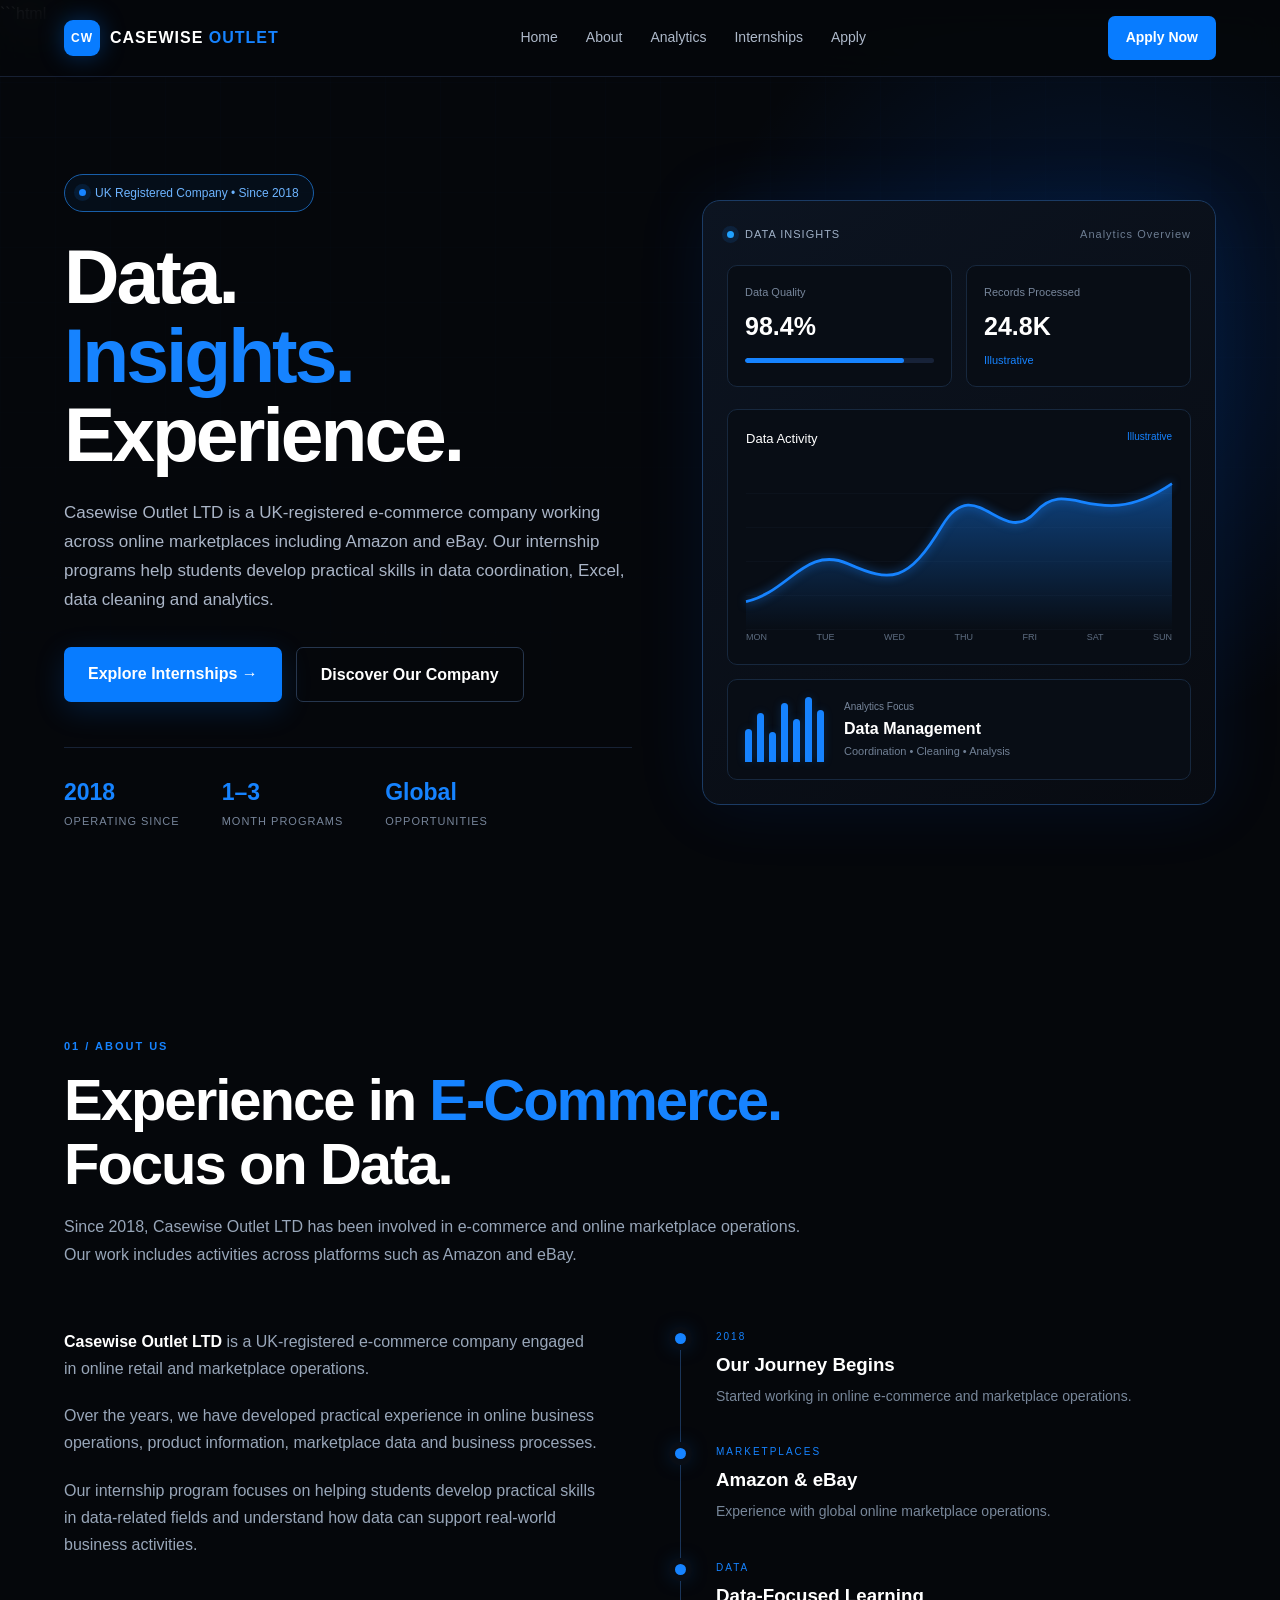
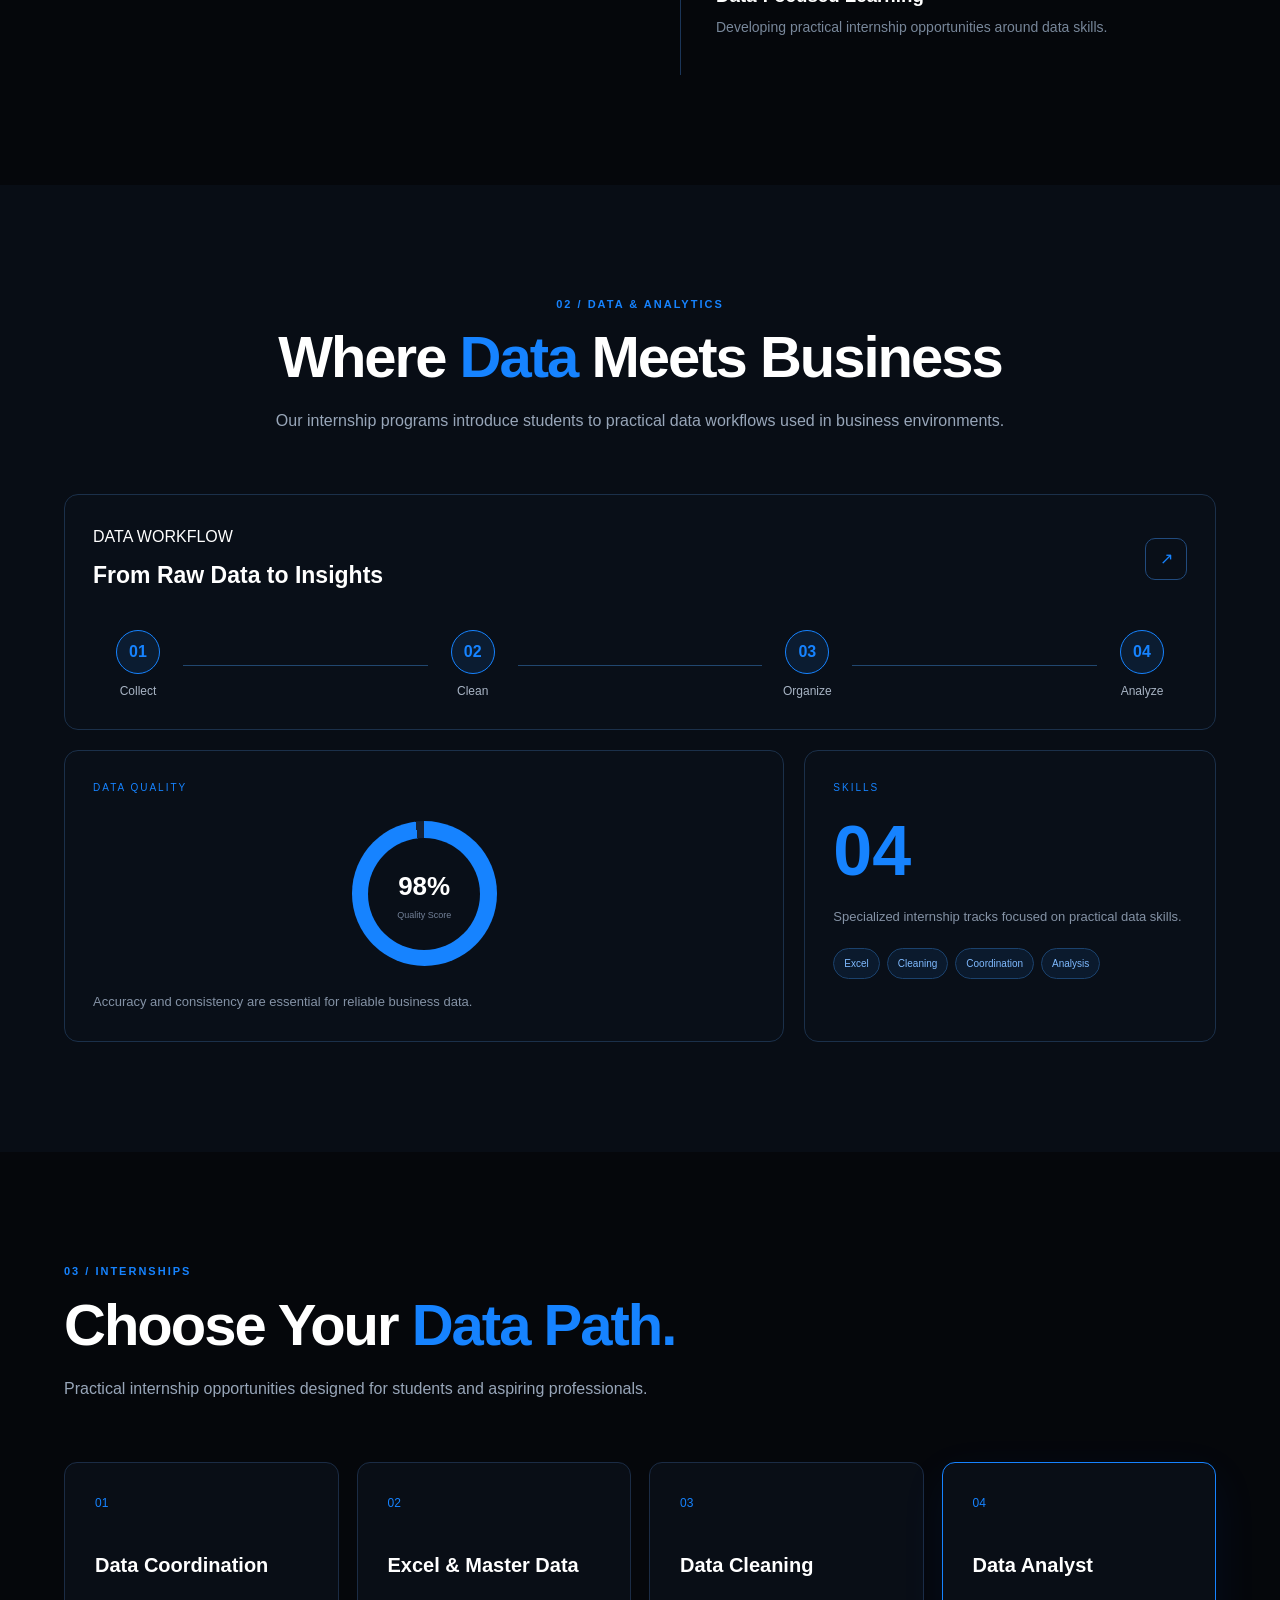
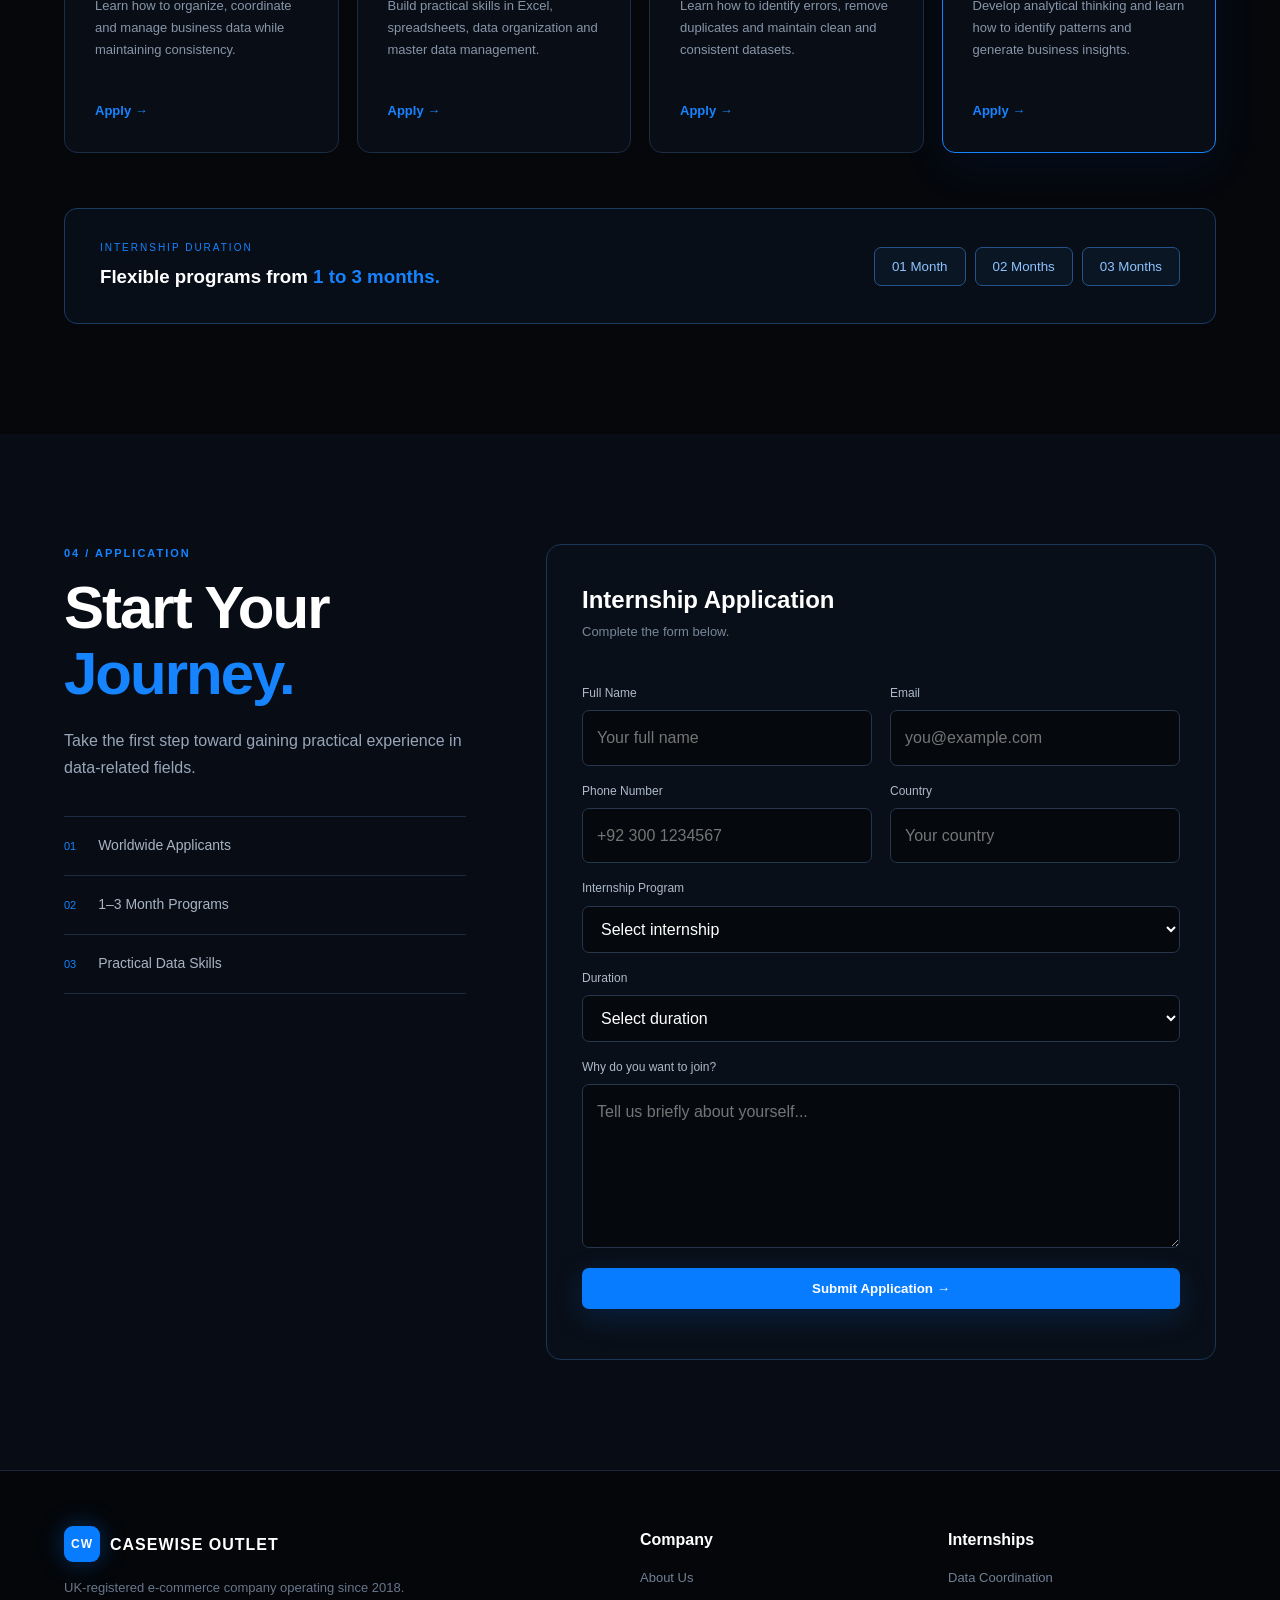
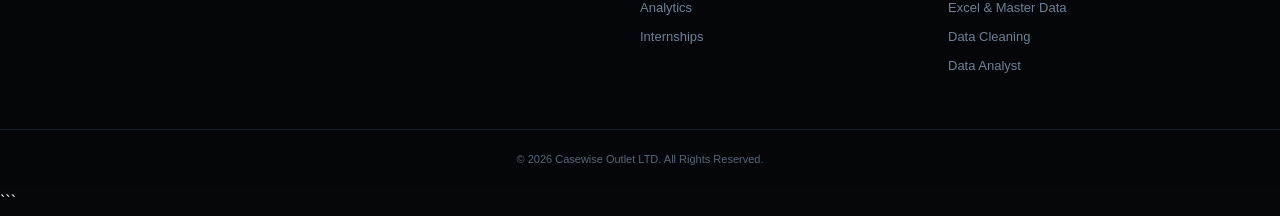
==== index.html @ 237d9707 "Add files via upload" ====
```html
<!DOCTYPE html>
<html lang="en">

<head>
<meta charset="UTF-8">
<meta name="viewport" content="width=device-width, initial-scale=1.0">

<title>Casewise Outlet LTD | E-Commerce & Data Internships</title>

<meta name="description" content="Casewise Outlet LTD is a UK-registered e-commerce company operating since 2018, offering practical data-focused internship opportunities worldwide.">

<link rel="stylesheet" href="style.css">
</head>

<body>

<!-- ================= NAVBAR ================= -->

<header class="navbar">

  <div class="container nav-container">

    <a href="#home" class="logo">
      <span class="logo-icon">CW</span>
      <span>CASEWISE <b>OUTLET</b></span>
    </a>

    <nav id="navMenu">
      <a href="#home">Home</a>
      <a href="#about">About</a>
      <a href="#analytics">Analytics</a>
      <a href="#internships">Internships</a>
      <a href="#apply">Apply</a>
    </nav>

    <a href="#apply" class="nav-button">
      Apply Now
    </a>

    <button class="menu-btn" id="menuBtn">
      ☰
    </button>

  </div>

</header>


<!-- ================= HOME ================= -->

<section id="home" class="hero">

  <div class="hero-grid-bg"></div>

  <div class="container hero-container">

    <div class="hero-text">

      <div class="status-badge">
        <span class="pulse"></span>
        UK Registered Company • Since 2018
      </div>

      <h1>
        Data.
        <span>Insights.</span>
        <strong>Experience.</strong>
      </h1>

      <p>
        Casewise Outlet LTD is a UK-registered e-commerce company working
        across online marketplaces including Amazon and eBay.
        Our internship programs help students develop practical skills
        in data coordination, Excel, data cleaning and analytics.
      </p>

      <div class="hero-buttons">

        <a href="#internships" class="btn primary">
          Explore Internships →
        </a>

        <a href="#about" class="btn outline">
          Discover Our Company
        </a>

      </div>

      <div class="hero-trust">

        <div>
          <strong>2018</strong>
          <span>Operating Since</span>
        </div>

        <div>
          <strong>1–3</strong>
          <span>Month Programs</span>
        </div>

        <div>
          <strong>Global</strong>
          <span>Opportunities</span>
        </div>

      </div>

    </div>


    <!-- ANALYTICS DASHBOARD -->

    <div class="analytics-dashboard">

      <div class="dashboard-header">

        <div>
          <span class="live-dot"></span>
          DATA INSIGHTS
        </div>

        <span>
          Analytics Overview
        </span>

      </div>


      <div class="dashboard-stats">

        <div class="mini-stat">

          <span>
            Data Quality
          </span>

          <strong>
            98.4%
          </strong>

          <div class="progress">
            <i style="width:84%"></i>
          </div>

        </div>


        <div class="mini-stat">

          <span>
            Records Processed
          </span>

          <strong>
            24.8K
          </strong>

          <small>
            Illustrative
          </small>

        </div>

      </div>


      <div class="chart-box">

        <div class="chart-title">

          <span>
            Data Activity
          </span>

          <span class="chart-label">
            Illustrative
          </span>

        </div>


        <div class="chart">

          <div class="grid-lines"></div>

          <svg
            viewBox="0 0 500 180"
            preserveAspectRatio="none"
          >

            <defs>

              <linearGradient
                id="chartGradient"
                x1="0"
                y1="0"
                x2="0"
                y2="1"
              >

                <stop
                  offset="0%"
                  stop-color="#1683ff"
                  stop-opacity=".45"
                />

                <stop
                  offset="100%"
                  stop-color="#1683ff"
                  stop-opacity="0"
                />

              </linearGradient>

            </defs>


            <path
              class="area"
              d="M0 150 C50 140 70 90 120 110 S190 130 230 70 S300 95 340 55 S410 80 500 25 L500 180 L0 180 Z"
            />

            <path
              class="line"
              d="M0 150 C50 140 70 90 120 110 S190 130 230 70 S300 95 340 55 S410 80 500 25"
            />

          </svg>

        </div>


        <div class="chart-days">

          <span>MON</span>
          <span>TUE</span>
          <span>WED</span>
          <span>THU</span>
          <span>FRI</span>
          <span>SAT</span>
          <span>SUN</span>

        </div>

      </div>


      <div class="dashboard-bottom">

        <div class="bar-chart">

          <span style="height:50%"></span>
          <span style="height:75%"></span>
          <span style="height:45%"></span>
          <span style="height:90%"></span>
          <span style="height:65%"></span>
          <span style="height:100%"></span>
          <span style="height:80%"></span>

        </div>


        <div>

          <small>
            Analytics Focus
          </small>

          <h3>
            Data Management
          </h3>

          <p>
            Coordination • Cleaning • Analysis
          </p>

        </div>

      </div>

    </div>

  </div>

</section>


<!-- ================= ABOUT ================= -->

<section id="about" class="section">

  <div class="container">

    <div class="section-header">

      <span>
        01 / ABOUT US
      </span>

      <h2>
        Experience in
        <em>E-Commerce.</em>
        Focus on Data.
      </h2>

      <p>
        Since 2018, Casewise Outlet LTD has been involved in
        e-commerce and online marketplace operations.
        Our work includes activities across platforms such as
        Amazon and eBay.
      </p>

    </div>


    <div class="about-grid">

      <div class="about-content">

        <p>
          <strong>Casewise Outlet LTD</strong>
          is a UK-registered e-commerce company engaged
          in online retail and marketplace operations.
        </p>

        <p>
          Over the years, we have developed practical experience
          in online business operations, product information,
          marketplace data and business processes.
        </p>

        <p>
          Our internship program focuses on helping students
          develop practical skills in data-related fields and
          understand how data can support real-world business activities.
        </p>

      </div>


      <div class="timeline">

        <div class="timeline-item">

          <div class="timeline-dot"></div>

          <div>

            <span>
              2018
            </span>

            <h3>
              Our Journey Begins
            </h3>

            <p>
              Started working in online e-commerce
              and marketplace operations.
            </p>

          </div>

        </div>


        <div class="timeline-item">

          <div class="timeline-dot"></div>

          <div>

            <span>
              MARKETPLACES
            </span>

            <h3>
              Amazon & eBay
            </h3>

            <p>
              Experience with global online marketplace operations.
            </p>

          </div>

        </div>


        <div class="timeline-item">

          <div class="timeline-dot"></div>

          <div>

            <span>
              DATA
            </span>

            <h3>
              Data-Focused Learning
            </h3>

            <p>
              Developing practical internship opportunities
              around data skills.
            </p>

          </div>

        </div>

      </div>

    </div>

  </div>

</section>


<!-- ================= ANALYTICS ================= -->

<section id="analytics" class="section analytics-section">

  <div class="container">

    <div class="section-header center">

      <span>
        02 / DATA & ANALYTICS
      </span>

      <h2>
        Where <em>Data</em> Meets Business
      </h2>

      <p>
        Our internship programs introduce students
        to practical data workflows used in business environments.
      </p>

    </div>


    <div class="analytics-grid">


      <div class="analytics-card big">

        <div class="card-header">

          <div>

            <span>
              DATA WORKFLOW
            </span>

            <h3>
              From Raw Data to Insights
            </h3>

          </div>

          <div class="icon-box">
            ↗
          </div>

        </div>


        <div class="workflow">

          <div class="workflow-step">

            <strong>
              01
            </strong>

            <span>
              Collect
            </span>

          </div>


          <div class="workflow-line"></div>


          <div class="workflow-step">

            <strong>
              02
            </strong>

            <span>
              Clean
            </span>

          </div>


          <div class="workflow-line"></div>


          <div class="workflow-step">

            <strong>
              03
            </strong>

            <span>
              Organize
            </span>

          </div>


          <div class="workflow-line"></div>


          <div class="workflow-step">

            <strong>
              04
            </strong>

            <span>
              Analyze
            </span>

          </div>

        </div>

      </div>


      <div class="analytics-card">

        <span>
          DATA QUALITY
        </span>

        <div class="circle-chart">

          <div>

            <strong>
              98%
            </strong>

            <small>
              Quality Score
            </small>

          </div>

        </div>

        <p>
          Accuracy and consistency are essential
          for reliable business data.
        </p>

      </div>


      <div class="analytics-card">

        <span>
          SKILLS
        </span>

        <h3 class="big-number">
          04
        </h3>

        <p>
          Specialized internship tracks focused
          on practical data skills.
        </p>

        <div class="skill-tags">

          <span>
            Excel
          </span>

          <span>
            Cleaning
          </span>

          <span>
            Coordination
          </span>

          <span>
            Analysis
          </span>

        </div>

      </div>

    </div>

  </div>

</section>


<!-- ================= INTERNSHIPS ================= -->

<section id="internships" class="section">

  <div class="container">

    <div class="section-header">

      <span>
        03 / INTERNSHIPS
      </span>

      <h2>
        Choose Your <em>Data Path.</em>
      </h2>

      <p>
        Practical internship opportunities designed
        for students and aspiring professionals.
      </p>

    </div>


    <div class="internship-grid">


      <div class="internship-card">

        <div class="internship-number">
          01
        </div>

        <h3>
          Data Coordination
        </h3>

        <p>
          Learn how to organize, coordinate and manage
          business data while maintaining consistency.
        </p>

        <a href="#apply">
          Apply →
        </a>

      </div>


      <div class="internship-card">

        <div class="internship-number">
          02
        </div>

        <h3>
          Excel & Master Data
        </h3>

        <p>
          Build practical skills in Excel, spreadsheets,
          data organization and master data management.
        </p>

        <a href="#apply">
          Apply →
        </a>

      </div>


      <div class="internship-card">

        <div class="internship-number">
          03
        </div>

        <h3>
          Data Cleaning
        </h3>

        <p>
          Learn how to identify errors, remove duplicates
          and maintain clean and consistent datasets.
        </p>

        <a href="#apply">
          Apply →
        </a>

      </div>


      <div class="internship-card featured">

        <div class="internship-number">
          04
        </div>

        <h3>
          Data Analyst
        </h3>

        <p>
          Develop analytical thinking and learn how
          to identify patterns and generate business insights.
        </p>

        <a href="#apply">
          Apply →
        </a>

      </div>

    </div>


    <div class="duration">

      <div>

        <span>
          INTERNSHIP DURATION
        </span>

        <h3>
          Flexible programs from
          <em>1 to 3 months.</em>
        </h3>

      </div>


      <div class="duration-buttons">

        <button data-duration="1 Month">
          01 Month
        </button>

        <button data-duration="2 Months">
          02 Months
        </button>

        <button data-duration="3 Months">
          03 Months
        </button>

      </div>

    </div>

  </div>

</section>


<!-- ================= APPLICATION ================= -->

<section id="apply" class="section apply-section">

  <div class="container">

    <div class="apply-layout">


      <div class="apply-info">

        <span>
          04 / APPLICATION
        </span>

        <h2>
          Start Your <em>Journey.</em>
        </h2>

        <p>
          Take the first step toward gaining practical
          experience in data-related fields.
        </p>


        <div class="apply-points">

          <div>
            <span>01</span>
            Worldwide Applicants
          </div>

          <div>
            <span>02</span>
            1–3 Month Programs
          </div>

          <div>
            <span>03</span>
            Practical Data Skills
          </div>

        </div>

      </div>


      <!-- APPLICATION FORM -->

      <form id="applicationForm">

        <div class="form-title">

          <h3>
            Internship Application
          </h3>

          <p>
            Complete the form below.
          </p>

        </div>


        <!-- NAME + EMAIL -->

        <div class="form-row">

          <div>

            <label>
              Full Name
            </label>

            <input
              type="text"
              id="name"
              placeholder="Your full name"
              required
            >

          </div>


          <div>

            <label>
              Email
            </label>

            <input
              type="email"
              id="email"
              placeholder="you@example.com"
              required
            >

          </div>

        </div>


        <!-- PHONE + COUNTRY -->

        <div class="form-row">

          <div>

            <label>
              Phone Number
            </label>

            <input
              type="tel"
              id="phone"
              placeholder="+92 300 1234567"
              required
            >

          </div>


          <div>

            <label>
              Country
            </label>

            <input
              type="text"
              id="country"
              placeholder="Your country"
              required
            >

          </div>

        </div>


        <!-- INTERNSHIP -->

        <label>
          Internship Program
        </label>

        <select
          id="program"
          required
        >

          <option value="">
            Select internship
          </option>

          <option value="Data Coordination Intern">
            Data Coordination Intern
          </option>

          <option value="Excel & Master Data Intern">
            Excel & Master Data Intern
          </option>

          <option value="Data Cleaning Intern">
            Data Cleaning Intern
          </option>

          <option value="Data Analyst Intern">
            Data Analyst Intern
          </option>

        </select>


        <!-- DURATION -->

        <label>
          Duration
        </label>

        <select
          id="durationSelect"
          required
        >

          <option value="">
            Select duration
          </option>

          <option value="1 Month">
            1 Month
          </option>

          <option value="2 Months">
            2 Months
          </option>

          <option value="3 Months">
            3 Months
          </option>

        </select>


        <!-- MESSAGE -->

        <label>
          Why do you want to join?
        </label>

        <textarea
          id="message"
          rows="5"
          placeholder="Tell us briefly about yourself..."
          required
        ></textarea>


        <!-- SUBMIT -->

        <button
          type="submit"
          class="btn primary"
        >
          Submit Application →
        </button>


        <div id="formMessage"></div>

      </form>

    </div>

  </div>

</section>


<!-- ================= FOOTER ================= -->

<footer>

  <div class="container footer-grid">


    <div>

      <div class="logo">

        <span class="logo-icon">
          CW
        </span>

        CASEWISE OUTLET

      </div>

      <p>
        UK-registered e-commerce company operating since 2018.
      </p>

    </div>


    <div>

      <h4>
        Company
      </h4>

      <a href="#about">
        About Us
      </a>

      <a href="#analytics">
        Analytics
      </a>

      <a href="#internships">
        Internships
      </a>

    </div>


    <div>

      <h4>
        Internships
      </h4>

      <a href="#apply">
        Data Coordination
      </a>

      <a href="#apply">
        Excel & Master Data
      </a>

      <a href="#apply">
        Data Cleaning
      </a>

      <a href="#apply">
        Data Analyst
      </a>

    </div>

  </div>


  <div class="footer-bottom">

    © 2026 Casewise Outlet LTD. All Rights Reserved.

  </div>

</footer>


<!-- JAVASCRIPT -->

<script src="script.js"></script>

</body>
</html>
```
---- style.css ----
*{margin:0;padding:0;box-sizing:border-box}
html{scroll-behavior:smooth}
body{font-family:Inter,Arial,Helvetica,sans-serif;background:#05070b;color:#fff;line-height:1.7;overflow-x:hidden}
a{text-decoration:none;color:inherit}.container{width:90%;max-width:1200px;margin:auto}
.navbar{position:fixed;top:0;width:100%;z-index:1000;background:rgba(5,7,11,.88);border-bottom:1px solid #172033;backdrop-filter:blur(18px)}
.nav-container{height:76px;display:flex;align-items:center;justify-content:space-between;gap:24px}
.logo{font-size:16px;font-weight:800;letter-spacing:1px;display:flex;align-items:center;gap:10px}.logo-icon{display:inline-flex;align-items:center;justify-content:center;width:36px;height:36px;border-radius:9px;background:#087cff;color:#fff;font-size:12px;box-shadow:0 0 25px rgba(8,124,255,.35)}.logo b{color:#1683ff}
nav{display:flex;gap:28px}nav a{color:#aeb9ca;transition:.3s;font-size:14px}nav a:hover{color:#1683ff}
.nav-button{background:#087cff;padding:10px 18px;border-radius:7px;font-weight:700;font-size:14px}.menu-btn{display:none;background:none;color:#fff;border:0;font-size:26px}
.hero{min-height:100vh;padding:140px 0 90px;display:flex;align-items:center;position:relative;overflow:hidden;background:radial-gradient(circle at 85% 35%,rgba(0,102,255,.18),transparent 32%),#05070b}
.hero-grid-bg{position:absolute;inset:0;opacity:.18;background-image:linear-gradient(rgba(22,131,255,.08) 1px,transparent 1px),linear-gradient(90deg,rgba(22,131,255,.08) 1px,transparent 1px);background-size:55px 55px;mask-image:linear-gradient(to bottom,black,transparent)}
.hero-container{display:grid;grid-template-columns:1.05fr .95fr;gap:70px;align-items:center;position:relative}
.status-badge{display:inline-flex;align-items:center;gap:9px;padding:8px 14px;border:1px solid #185ea9;border-radius:30px;color:#6db4ff;font-size:12px;margin-bottom:25px;background:rgba(8,124,255,.06)}
.pulse,.live-dot{width:7px;height:7px;border-radius:50%;background:#1683ff;display:inline-block;box-shadow:0 0 0 5px rgba(22,131,255,.12)}
.hero h1{font-size:clamp(48px,6vw,78px);line-height:1.03;margin-bottom:25px;letter-spacing:-3px}.hero h1 span{display:block;color:#1683ff}.hero h1 strong{display:block;font-weight:800}
.hero-text>p{max-width:650px;color:#aab5c7;font-size:17px}.hero-buttons{display:flex;gap:14px;margin-top:32px}.btn{display:inline-block;padding:13px 24px;border-radius:7px;font-weight:700;border:0;cursor:pointer;transition:.3s}.primary{background:#087cff;color:#fff;box-shadow:0 8px 30px rgba(8,124,255,.18)}.primary:hover{background:#0068dc;transform:translateY(-3px)}.outline{border:1px solid #26364e;color:#fff}.outline:hover{border-color:#1683ff;background:rgba(22,131,255,.05)}
.hero-trust{display:flex;gap:42px;margin-top:45px;padding-top:25px;border-top:1px solid #172235}.hero-trust strong{display:block;color:#1683ff;font-size:23px}.hero-trust span{display:block;color:#77859a;font-size:11px;text-transform:uppercase;letter-spacing:1px}
.analytics-dashboard{padding:24px;background:linear-gradient(145deg,#0c1421,#080b11);border:1px solid #1b3b64;border-radius:18px;box-shadow:0 0 70px rgba(0,100,255,.1);animation:float 5s ease-in-out infinite}
@keyframes float{0%,100%{transform:translateY(0)}50%{transform:translateY(-8px)}}
.dashboard-header{display:flex;justify-content:space-between;align-items:center;color:#6d7d92;font-size:11px;letter-spacing:1px}.dashboard-header div{color:#9fb0c6}.live-dot{margin-right:7px;background:#20a1ff}
.dashboard-stats{display:grid;grid-template-columns:1fr 1fr;gap:14px;margin:22px 0}.mini-stat{padding:17px;background:#080d15;border:1px solid #17283e;border-radius:10px}.mini-stat span,.mini-stat small{display:block;color:#77869b;font-size:11px}.mini-stat strong{display:block;font-size:25px;margin:3px 0}.mini-stat small{color:#1683ff}.progress{height:5px;background:#172238;border-radius:10px;overflow:hidden;margin-top:10px}.progress i{display:block;height:100%;background:#1683ff;border-radius:10px}
.chart-box{background:#080d15;border:1px solid #17283e;border-radius:10px;padding:18px}.chart-title{display:flex;justify-content:space-between;font-size:13px}.chart-label{color:#1683ff;font-size:10px}.chart{height:170px;position:relative;margin-top:10px}.grid-lines{position:absolute;inset:0;background:repeating-linear-gradient(to bottom,transparent 0,transparent 33px,rgba(87,126,170,.09) 34px)}svg{width:100%;height:100%;overflow:visible}.line{fill:none;stroke:#1683ff;stroke-width:3;filter:drop-shadow(0 0 5px rgba(22,131,255,.7))}.area{fill:url(#chartGradient)}.chart-days{display:flex;justify-content:space-between;color:#5e6d81;font-size:9px}
.dashboard-bottom{display:flex;align-items:center;gap:20px;margin-top:14px;padding:17px;background:#080d15;border:1px solid #17283e;border-radius:10px}.dashboard-bottom small{color:#77869b;font-size:10px}.dashboard-bottom h3{font-size:16px}.dashboard-bottom p{color:#718095;font-size:11px}.bar-chart{height:65px;display:flex;align-items:flex-end;gap:5px}.bar-chart span{width:7px;border-radius:4px 4px 0 0;background:#1683ff;box-shadow:0 0 10px rgba(22,131,255,.2);animation:bars 1.3s ease-out both}.bar-chart span:nth-child(2){animation-delay:.1s}.bar-chart span:nth-child(3){animation-delay:.2s}.bar-chart span:nth-child(4){animation-delay:.3s}.bar-chart span:nth-child(5){animation-delay:.4s}.bar-chart span:nth-child(6){animation-delay:.5s}.bar-chart span:nth-child(7){animation-delay:.6s}
@keyframes bars{from{height:0!important}to{opacity:1}}
.section{padding:110px 0}.analytics-section{background:#080d15}.section-header{max-width:760px;margin-bottom:60px}.section-header.center{text-align:center;margin-left:auto;margin-right:auto}.section-header>span,.apply-info>span{color:#1683ff;font-size:11px;font-weight:800;letter-spacing:2px}.section-header h2,.apply-info h2{font-size:clamp(38px,5vw,58px);line-height:1.1;margin:12px 0 18px;letter-spacing:-2px}.section-header em,.apply-info em,.duration em{font-style:normal;color:#1683ff}.section-header p,.about-content p,.apply-info>p{color:#98a6b9}
.about-grid{display:grid;grid-template-columns:1fr 1fr;gap:80px}.about-content p{margin-bottom:20px}.about-content strong{color:#fff}.timeline{border-left:1px solid #1b3558;padding-left:35px}.timeline-item{position:relative;padding-bottom:35px}.timeline-dot{position:absolute;left:-41px;top:5px;width:11px;height:11px;background:#1683ff;border-radius:50%;box-shadow:0 0 0 6px #080d15,0 0 20px rgba(22,131,255,.6)}.timeline-item span{font-size:10px;letter-spacing:2px;color:#1683ff}.timeline-item h3{margin:4px 0}.timeline-item p{color:#78879a;font-size:14px}
.analytics-grid{display:grid;grid-template-columns:1.4fr .8fr;gap:20px}.analytics-card{background:#090f18;border:1px solid #1b304a;border-radius:14px;padding:28px;transition:.3s}.analytics-card:hover{border-color:#1683ff;transform:translateY(-4px)}.analytics-card.big{grid-column:1/-1}.analytics-card>span{font-size:10px;color:#1683ff;letter-spacing:2px}.card-header{display:flex;justify-content:space-between;align-items:center}.card-header h3{font-size:23px;margin-top:5px}.icon-box{width:42px;height:42px;border:1px solid #214b7e;border-radius:10px;display:flex;align-items:center;justify-content:center;color:#1683ff}.workflow{display:flex;align-items:center;margin-top:35px}.workflow-step{display:flex;flex-direction:column;align-items:center;gap:7px;min-width:90px}.workflow-step strong{width:44px;height:44px;border-radius:50%;display:flex;align-items:center;justify-content:center;background:#0b1c31;border:1px solid #1683ff;color:#1683ff}.workflow-step span{font-size:12px;color:#a8b4c4}.workflow-line{height:1px;background:#21476f;flex:1}
.circle-chart{width:145px;height:145px;margin:25px auto;border-radius:50%;background:conic-gradient(#1683ff 0 98%,#162337 98%);display:flex;align-items:center;justify-content:center;position:relative}.circle-chart:after{content:"";position:absolute;width:112px;height:112px;background:#090f18;border-radius:50%}.circle-chart div{position:relative;z-index:2;text-align:center}.circle-chart strong{display:block;font-size:26px}.circle-chart small{color:#738198;font-size:9px}.analytics-card p{color:#8492a5;font-size:13px}.big-number{font-size:70px;color:#1683ff;line-height:1;margin:20px 0}.skill-tags{display:flex;flex-wrap:wrap;gap:7px;margin-top:20px}.skill-tags span{padding:6px 10px;background:#0b1a2d;border:1px solid #1b426d;border-radius:20px;color:#7fbaff;font-size:10px}
.internship-grid{display:grid;grid-template-columns:repeat(4,1fr);gap:18px}.internship-card{padding:30px;background:#090e16;border:1px solid #1b2c45;border-radius:13px;transition:.3s}.internship-card:hover,.internship-card.featured{border-color:#1683ff;box-shadow:0 15px 45px rgba(0,100,255,.08)}.internship-number{color:#1683ff;font-size:12px;margin-bottom:35px}.internship-card h3{font-size:20px;margin-bottom:13px}.internship-card p{color:#8795a8;font-size:13px;min-height:105px}.internship-card a{color:#1683ff;font-weight:700;font-size:13px}
.duration{margin-top:55px;padding:30px 35px;border:1px solid #1b3a62;background:#080e17;border-radius:13px;display:flex;align-items:center;justify-content:space-between;gap:25px}.duration>div:first-child>span{font-size:10px;letter-spacing:2px;color:#1683ff}.duration h3{margin-top:5px}.duration-buttons{display:flex;gap:9px}.duration-buttons button{background:#0b1625;border:1px solid #24528c;color:#8ec4ff;padding:11px 17px;border-radius:7px;cursor:pointer;transition:.3s}.duration-buttons button:hover,.duration-buttons button.active{background:#087cff;color:#fff;border-color:#087cff}
.apply-section{background:#080d15}.apply-layout{display:grid;grid-template-columns:.75fr 1.25fr;gap:80px;align-items:start}.apply-info h2{font-size:clamp(40px,5vw,60px);margin:12px 0 20px}.apply-points{margin-top:35px;border-top:1px solid #1b2c42}.apply-points div{padding:17px 0;border-bottom:1px solid #1b2c42;color:#a8b4c4;font-size:14px}.apply-points span{color:#1683ff;margin-right:18px;font-size:11px}
#applicationForm{background:#090f18;border:1px solid #1b3556;border-radius:15px;padding:35px}.form-title{margin-bottom:25px}.form-title h3{font-size:24px}.form-title p{color:#77869a;font-size:13px}.form-row{display:grid;grid-template-columns:1fr 1fr;gap:18px}label{display:block;color:#aebaca;font-size:12px;margin:15px 0 7px}input,select,textarea{width:100%;padding:13px 14px;background:#05080d;border:1px solid #26364d;color:#fff;border-radius:7px;outline:none;font:inherit}input:focus,select:focus,textarea:focus{border-color:#1683ff;box-shadow:0 0 0 3px rgba(22,131,255,.08)}select option{background:#05080d}#applicationForm button{width:100%;margin-top:20px}#formMessage{text-align:center;margin-top:15px;color:#39a1ff;font-size:13px}
footer{padding:55px 0 0;background:#040609;border-top:1px solid #172337}.footer-grid{display:grid;grid-template-columns:2fr 1fr 1fr;gap:40px;padding-bottom:45px}.footer-grid p{color:#68778c;font-size:13px;margin-top:15px}.footer-grid h4{margin-bottom:14px;color:#fff}.footer-grid a{display:block;color:#718096;font-size:13px;margin:7px 0}.footer-grid a:hover{color:#1683ff}.footer-bottom{text-align:center;border-top:1px solid #121c2b;padding:20px;color:#586679;font-size:11px}
@media(max-width:950px){nav{display:none;position:absolute;top:76px;left:0;width:100%;padding:25px;background:#070a0f;flex-direction:column;border-bottom:1px solid #172033}nav.active{display:flex}.nav-button{display:none}.menu-btn{display:block}.hero-container,.about-grid,.apply-layout{grid-template-columns:1fr}.hero-container{gap:50px}.analytics-grid{grid-template-columns:1fr}.internship-grid{grid-template-columns:1fr 1fr}.analytics-card.big{grid-column:auto}.apply-layout{gap:45px}.duration{flex-direction:column;align-items:flex-start}.duration-buttons{flex-wrap:wrap}}
@media(max-width:600px){.section{padding:75px 0}.hero{padding-top:120px}.hero h1{font-size:48px;letter-spacing:-2px}.hero-buttons{flex-direction:column}.hero-trust{gap:20px;justify-content:space-between}.hero-trust strong{font-size:19px}.dashboard-stats,.form-row{grid-template-columns:1fr}.workflow{flex-direction:column;gap:12px;align-items:flex-start}.workflow-line{width:1px;height:25px;margin-left:22px}.internship-grid{grid-template-columns:1fr}.duration-buttons{width:100%;flex-direction:column}.duration-buttons button{width:100%}.footer-grid{grid-template-columns:1fr}.analytics-dashboard{padding:17px}}
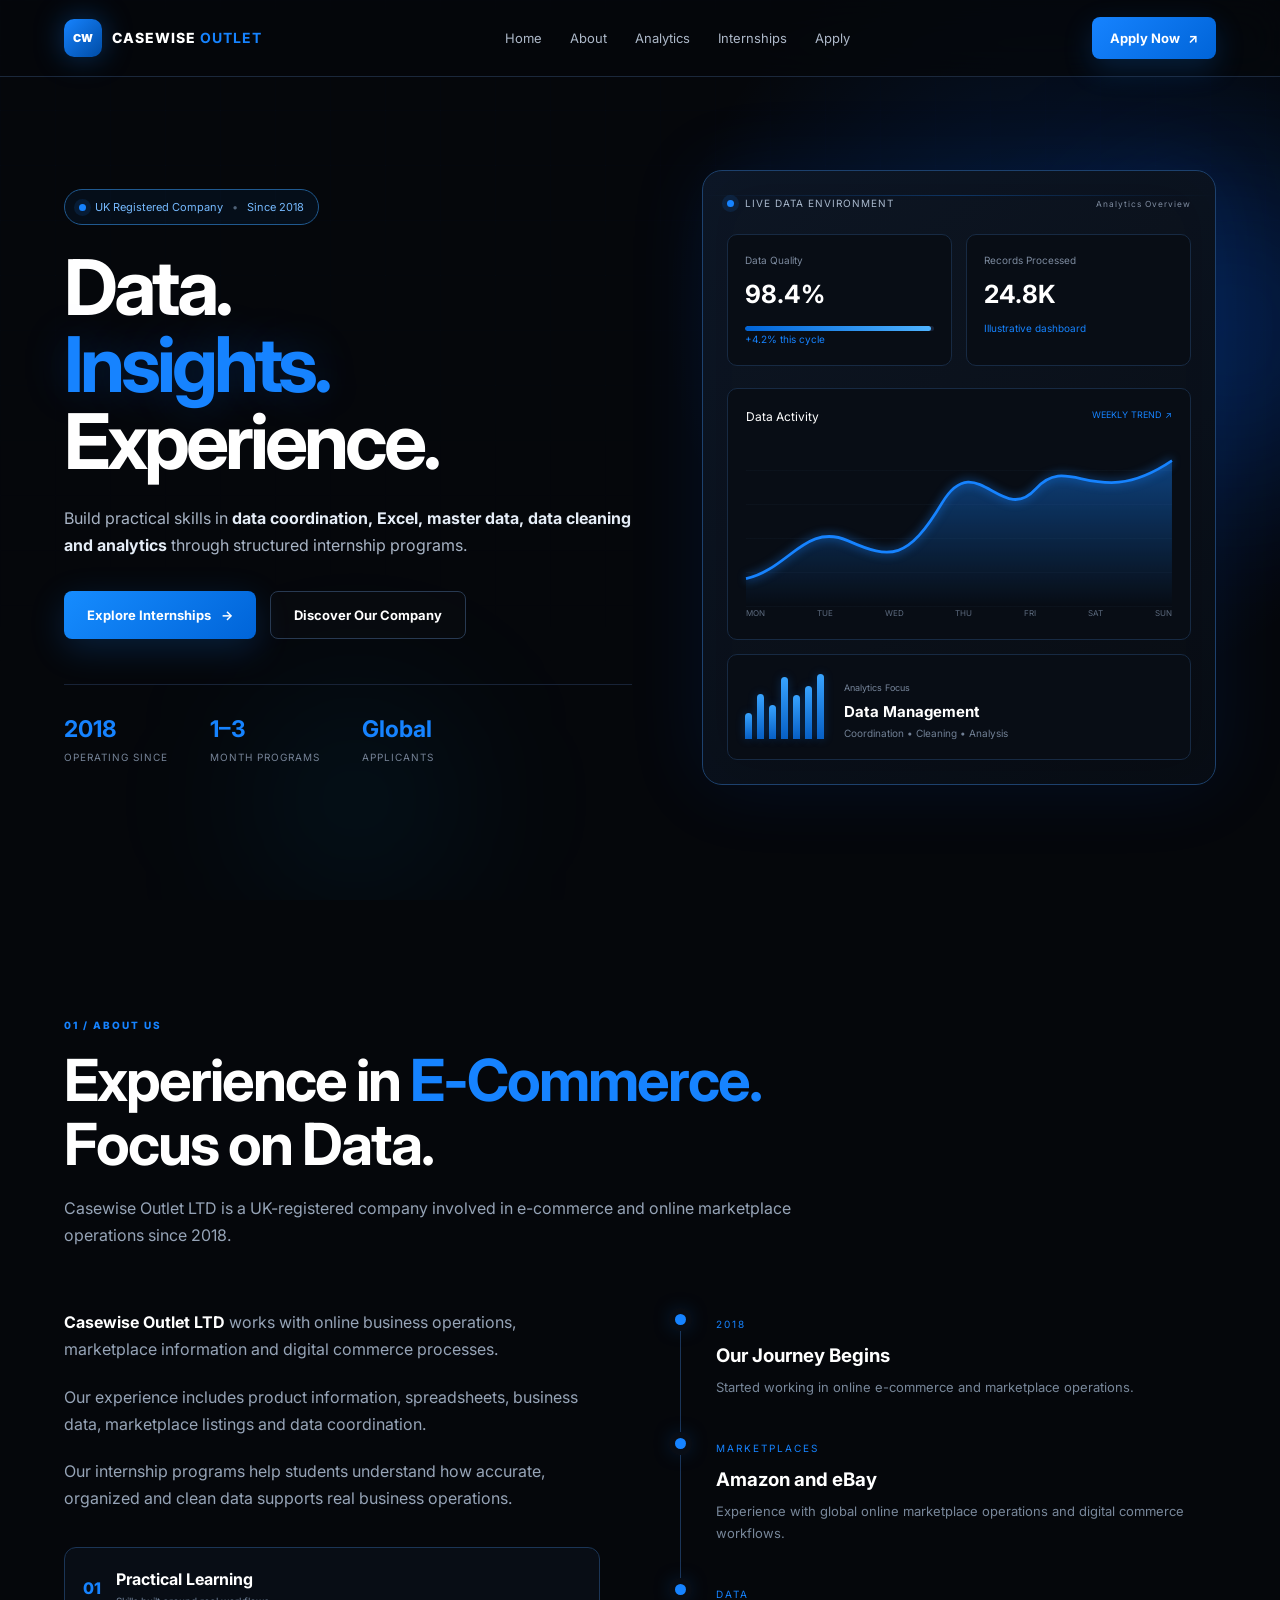
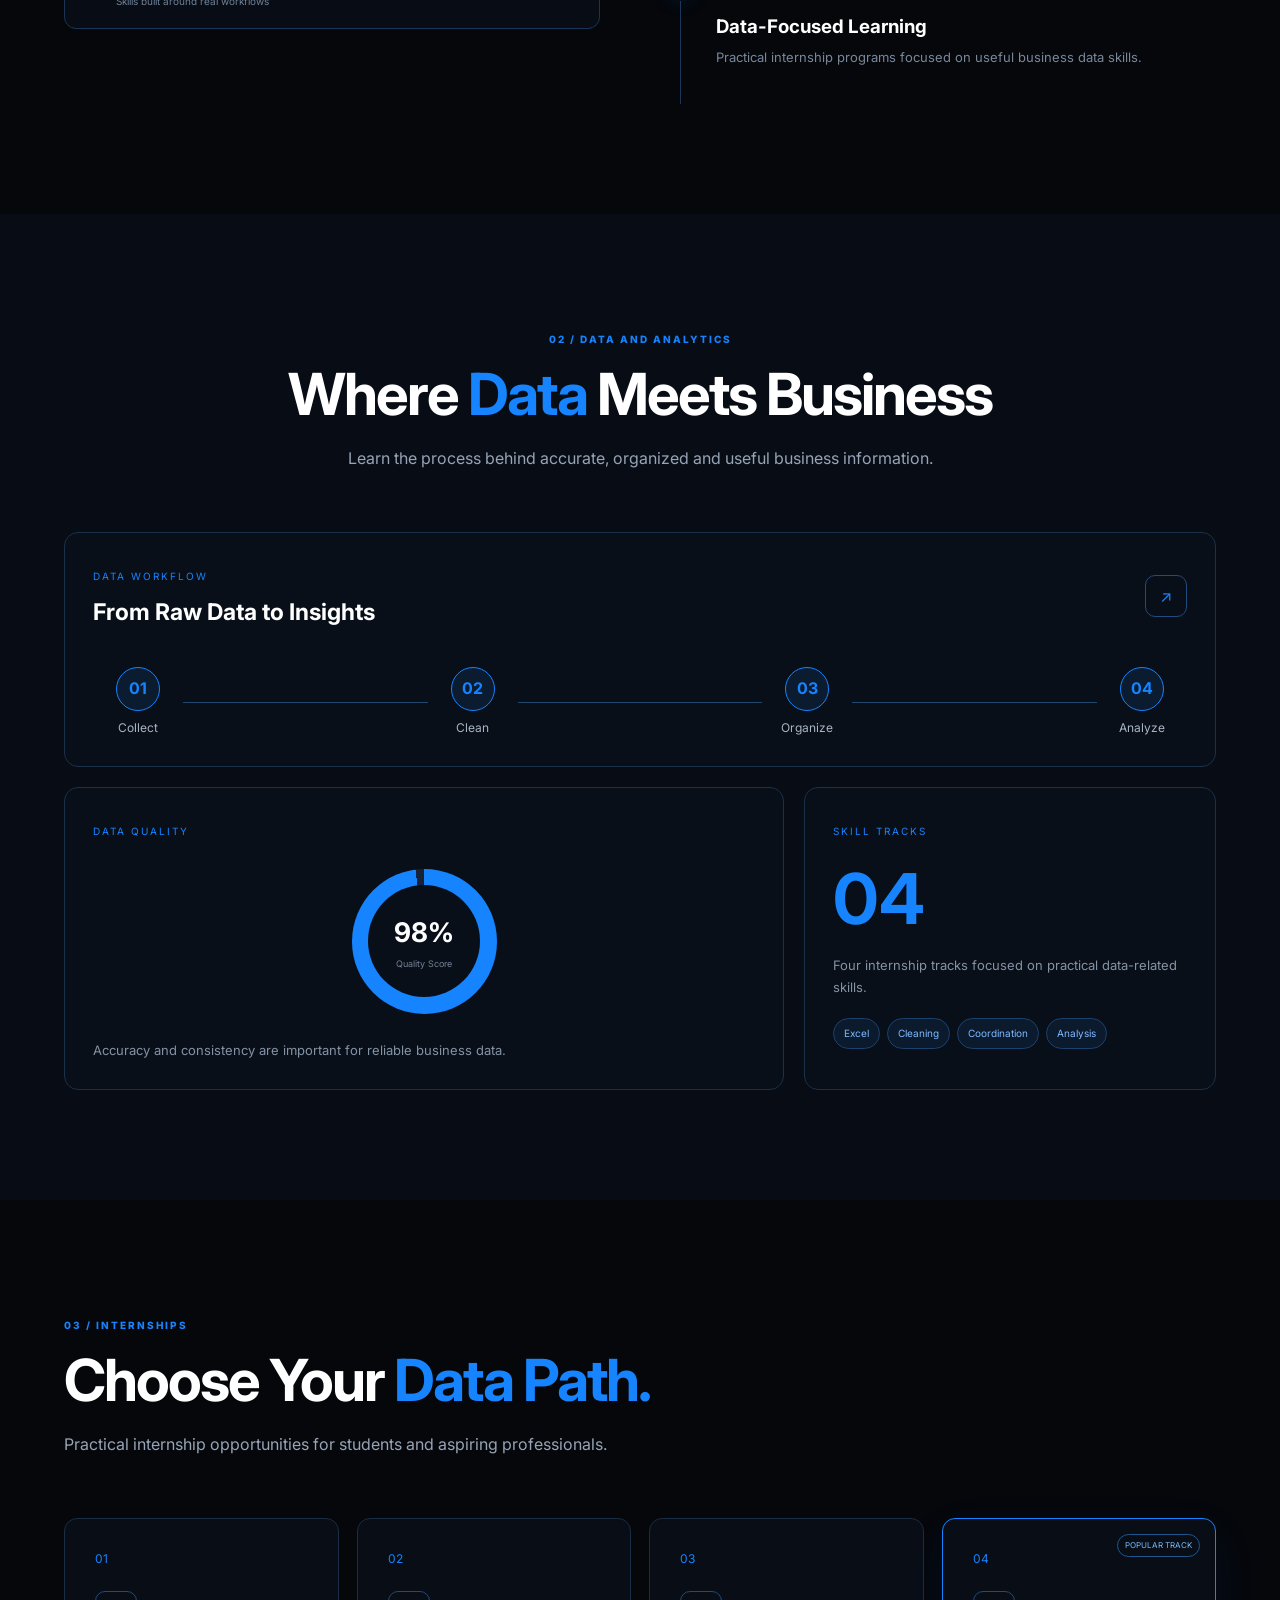
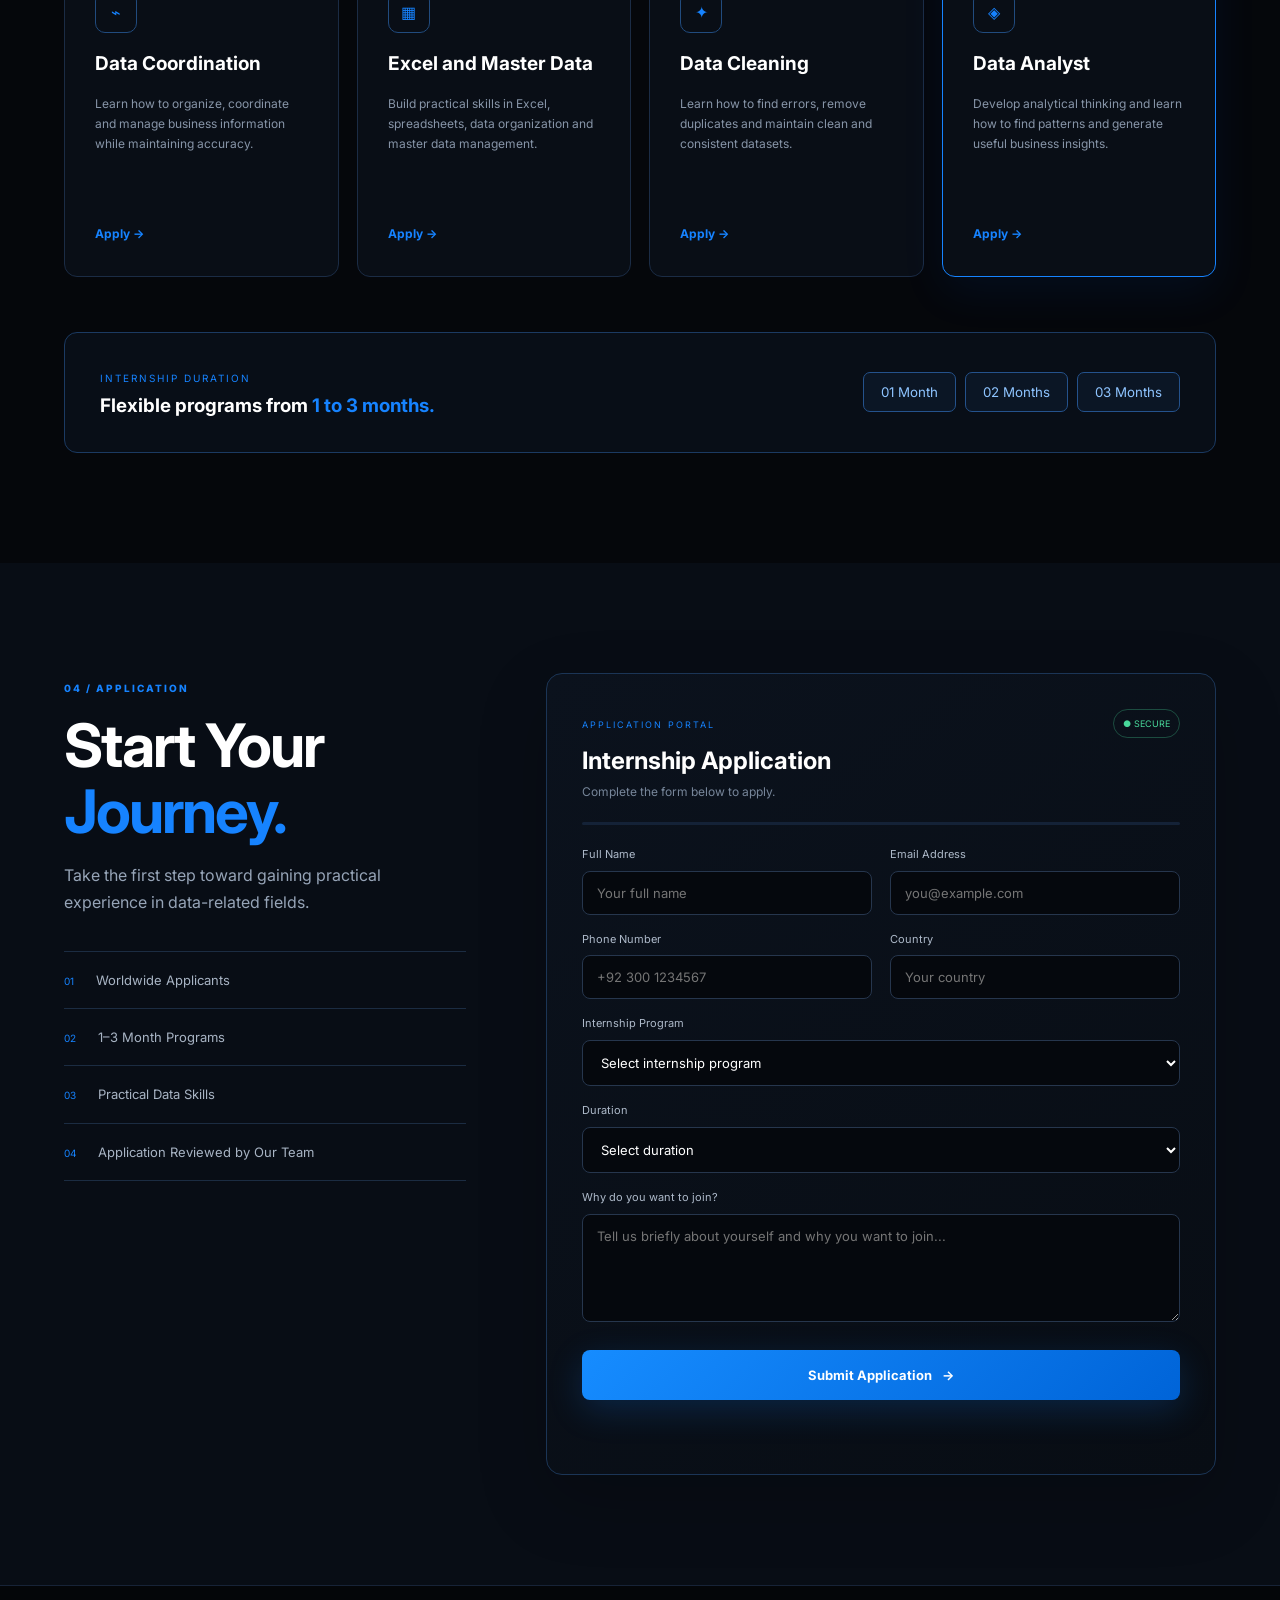
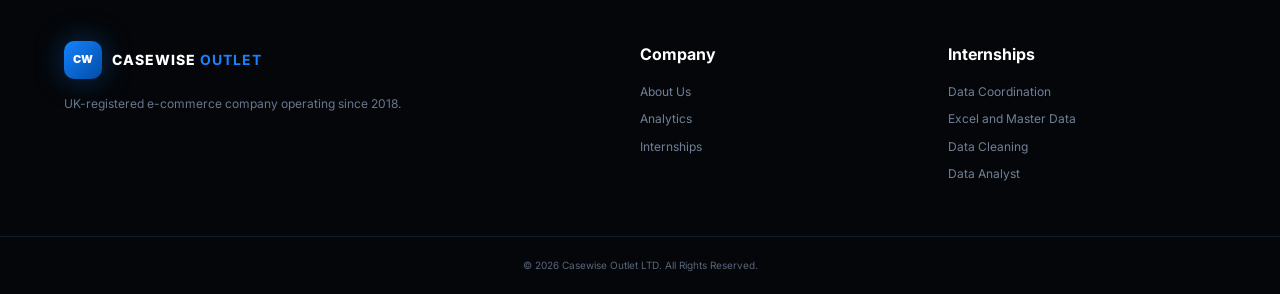
==== commit fee7f063: "Add files via upload" ====
--- a/index.html
+++ b/index.html
@@ -1,1098 +1,924 @@
-```html
 <!DOCTYPE html>
 <html lang="en">
-
 <head>
-<meta charset="UTF-8">
-<meta name="viewport" content="width=device-width, initial-scale=1.0">
-
-<title>Casewise Outlet LTD | E-Commerce & Data Internships</title>
-
-<meta name="description" content="Casewise Outlet LTD is a UK-registered e-commerce company operating since 2018, offering practical data-focused internship opportunities worldwide.">
-
-<link rel="stylesheet" href="style.css">
+  <meta charset="UTF-8" />
+  <meta name="viewport" content="width=device-width, initial-scale=1.0" />
+
+  <title>Casewise Outlet LTD | Internship Portal</title>
+
+  <meta
+    name="description"
+    content="Casewise Outlet LTD internships in data coordination, Excel, data cleaning and data analysis."
+  />
+
+  <link rel="preconnect" href="https://fonts.googleapis.com" />
+  <link rel="preconnect" href="https://fonts.gstatic.com" crossorigin />
+
+  <link
+    href="https://fonts.googleapis.com/css2?family=Inter:wght@400;500;600;700;800;900&display=swap"
+    rel="stylesheet"
+  />
+
+  <link rel="stylesheet" href="style.css" />
 </head>
 
 <body>
 
-<!-- ================= NAVBAR ================= -->
-
-<header class="navbar">
-
-  <div class="container nav-container">
-
-    <a href="#home" class="logo">
-      <span class="logo-icon">CW</span>
-      <span>CASEWISE <b>OUTLET</b></span>
-    </a>
-
-    <nav id="navMenu">
-      <a href="#home">Home</a>
-      <a href="#about">About</a>
-      <a href="#analytics">Analytics</a>
-      <a href="#internships">Internships</a>
-      <a href="#apply">Apply</a>
-    </nav>
-
-    <a href="#apply" class="nav-button">
-      Apply Now
-    </a>
-
-    <button class="menu-btn" id="menuBtn">
-      ☰
-    </button>
-
-  </div>
-
-</header>
-
-
-<!-- ================= HOME ================= -->
-
-<section id="home" class="hero">
-
-  <div class="hero-grid-bg"></div>
-
-  <div class="container hero-container">
-
-    <div class="hero-text">
-
-      <div class="status-badge">
-        <span class="pulse"></span>
-        UK Registered Company • Since 2018
+  <div class="mouse-glow" id="mouseGlow"></div>
+
+  <header class="navbar" id="navbar">
+    <div class="container nav-content">
+
+      <a href="#home" class="logo">
+        <span class="logo-box">CW</span>
+
+        <span class="logo-text">
+          CASEWISE <b>OUTLET</b>
+        </span>
+      </a>
+
+      <nav class="nav-links" id="navLinks">
+        <a href="#home">Home</a>
+        <a href="#about">About</a>
+        <a href="#analytics">Analytics</a>
+        <a href="#internships">Internships</a>
+        <a href="#apply">Apply</a>
+      </nav>
+
+      <a href="#apply" class="nav-apply">
+        Apply Now
+        <span>↗</span>
+      </a>
+
+      <button
+        class="menu-button"
+        id="menuButton"
+        type="button"
+        aria-label="Open menu"
+      >
+        ☰
+      </button>
+
+    </div>
+  </header>
+
+  <main>
+
+    <section class="hero" id="home">
+
+      <div class="hero-grid"></div>
+      <div class="hero-orb hero-orb-one"></div>
+      <div class="hero-orb hero-orb-two"></div>
+
+      <div class="container hero-layout">
+
+        <div class="hero-content reveal">
+
+          <div class="company-badge">
+            <span class="live-circle"></span>
+            UK Registered Company
+            <i>•</i>
+            Since 2018
+          </div>
+
+          <h1>
+            Data.
+            <span>Insights.</span>
+            Experience.
+          </h1>
+
+          <p>
+            Build practical skills in
+            <strong>data coordination, Excel, master data, data cleaning and analytics</strong>
+            through structured internship programs.
+          </p>
+
+          <div class="hero-buttons">
+
+            <a href="#internships" class="main-button">
+              Explore Internships
+              <span>→</span>
+            </a>
+
+            <a href="#about" class="secondary-button">
+              Discover Our Company
+            </a>
+
+          </div>
+
+          <div class="hero-stats">
+
+            <div>
+              <strong>2018</strong>
+              <span>Operating Since</span>
+            </div>
+
+            <div>
+              <strong>1–3</strong>
+              <span>Month Programs</span>
+            </div>
+
+            <div>
+              <strong>Global</strong>
+              <span>Applicants</span>
+            </div>
+
+          </div>
+
+        </div>
+
+        <div class="dashboard-card reveal delay-one">
+
+          <div class="scanner"></div>
+
+          <div class="dashboard-heading">
+
+            <span>
+              <i class="live-circle"></i>
+              LIVE DATA ENVIRONMENT
+            </span>
+
+            <small>Analytics Overview</small>
+
+          </div>
+
+          <div class="dashboard-stat-grid">
+
+            <div class="dashboard-stat">
+
+              <span>Data Quality</span>
+
+              <strong>98.4%</strong>
+
+              <div class="quality-progress">
+                <i></i>
+              </div>
+
+              <small>+4.2% this cycle</small>
+
+            </div>
+
+            <div class="dashboard-stat">
+
+              <span>Records Processed</span>
+
+              <strong>24.8K</strong>
+
+              <small>Illustrative dashboard</small>
+
+            </div>
+
+          </div>
+
+          <div class="chart-card">
+
+            <div class="chart-heading">
+              <span>Data Activity</span>
+              <small>WEEKLY TREND ↗</small>
+            </div>
+
+            <div class="line-chart">
+
+              <div class="chart-lines"></div>
+
+              <svg
+                viewBox="0 0 500 180"
+                preserveAspectRatio="none"
+              >
+
+                <defs>
+
+                  <linearGradient
+                    id="areaGradient"
+                    x1="0"
+                    y1="0"
+                    x2="0"
+                    y2="1"
+                  >
+
+                    <stop
+                      offset="0%"
+                      stop-color="#1683ff"
+                      stop-opacity="0.45"
+                    />
+
+                    <stop
+                      offset="100%"
+                      stop-color="#1683ff"
+                      stop-opacity="0"
+                    />
+
+                  </linearGradient>
+
+                </defs>
+
+                <path
+                  class="chart-area"
+                  d="M0 150 C50 140 70 90 120 110 S190 130 230 70 S300 95 340 55 S410 80 500 25 L500 180 L0 180 Z"
+                />
+
+                <path
+                  class="chart-path"
+                  pathLength="1"
+                  d="M0 150 C50 140 70 90 120 110 S190 130 230 70 S300 95 340 55 S410 80 500 25"
+                />
+
+              </svg>
+
+            </div>
+
+            <div class="chart-days">
+              <span>MON</span>
+              <span>TUE</span>
+              <span>WED</span>
+              <span>THU</span>
+              <span>FRI</span>
+              <span>SAT</span>
+              <span>SUN</span>
+            </div>
+
+          </div>
+
+          <div class="dashboard-bottom">
+
+            <div class="bar-chart">
+              <span style="--bar-height: 40%"></span>
+              <span style="--bar-height: 70%"></span>
+              <span style="--bar-height: 52%"></span>
+              <span style="--bar-height: 95%"></span>
+              <span style="--bar-height: 68%"></span>
+              <span style="--bar-height: 82%"></span>
+              <span style="--bar-height: 100%"></span>
+            </div>
+
+            <div>
+              <small>Analytics Focus</small>
+              <h3>Data Management</h3>
+              <p>Coordination • Cleaning • Analysis</p>
+            </div>
+
+          </div>
+
+        </div>
+
       </div>
 
-      <h1>
-        Data.
-        <span>Insights.</span>
-        <strong>Experience.</strong>
-      </h1>
-
-      <p>
-        Casewise Outlet LTD is a UK-registered e-commerce company working
-        across online marketplaces including Amazon and eBay.
-        Our internship programs help students develop practical skills
-        in data coordination, Excel, data cleaning and analytics.
-      </p>
-
-      <div class="hero-buttons">
-
-        <a href="#internships" class="btn primary">
-          Explore Internships →
+    </section>
+
+    <section class="section" id="about">
+
+      <div class="container">
+
+        <div class="section-heading reveal">
+
+          <span>01 / ABOUT US</span>
+
+          <h2>
+            Experience in
+            <em>E-Commerce.</em>
+            <br />
+            Focus on Data.
+          </h2>
+
+          <p>
+            Casewise Outlet LTD is a UK-registered company involved in
+            e-commerce and online marketplace operations since 2018.
+          </p>
+
+        </div>
+
+        <div class="about-layout">
+
+          <div class="about-content reveal">
+
+            <p>
+              <strong>Casewise Outlet LTD</strong> works with online business
+              operations, marketplace information and digital commerce
+              processes.
+            </p>
+
+            <p>
+              Our experience includes product information, spreadsheets,
+              business data, marketplace listings and data coordination.
+            </p>
+
+            <p>
+              Our internship programs help students understand how accurate,
+              organized and clean data supports real business operations.
+            </p>
+
+            <div class="about-highlight">
+
+              <span>01</span>
+
+              <div>
+                <strong>Practical Learning</strong>
+                <small>Skills built around real workflows</small>
+              </div>
+
+            </div>
+
+          </div>
+
+          <div class="company-timeline reveal delay-one">
+
+            <div class="timeline-item">
+
+              <div class="timeline-dot"></div>
+
+              <span>2018</span>
+
+              <h3>Our Journey Begins</h3>
+
+              <p>
+                Started working in online e-commerce and marketplace operations.
+              </p>
+
+            </div>
+
+            <div class="timeline-item">
+
+              <div class="timeline-dot"></div>
+
+              <span>MARKETPLACES</span>
+
+              <h3>Amazon and eBay</h3>
+
+              <p>
+                Experience with global online marketplace operations and
+                digital commerce workflows.
+              </p>
+
+            </div>
+
+            <div class="timeline-item">
+
+              <div class="timeline-dot"></div>
+
+              <span>DATA</span>
+
+              <h3>Data-Focused Learning</h3>
+
+              <p>
+                Practical internship programs focused on useful business data
+                skills.
+              </p>
+
+            </div>
+
+          </div>
+
+        </div>
+
+      </div>
+
+    </section>
+
+    <section class="section analytics-section" id="analytics">
+
+      <div class="container">
+
+        <div class="section-heading centered reveal">
+
+          <span>02 / DATA AND ANALYTICS</span>
+
+          <h2>
+            Where
+            <em>Data</em>
+            Meets Business
+          </h2>
+
+          <p>
+            Learn the process behind accurate, organized and useful business
+            information.
+          </p>
+
+        </div>
+
+        <div class="analytics-layout">
+
+          <div class="analytics-card analytics-wide reveal">
+
+            <div class="analytics-card-heading">
+
+              <div>
+                <span>DATA WORKFLOW</span>
+                <h3>From Raw Data to Insights</h3>
+              </div>
+
+              <div class="small-icon">↗</div>
+
+            </div>
+
+            <div class="workflow">
+
+              <div class="workflow-item">
+                <strong>01</strong>
+                <span>Collect</span>
+              </div>
+
+              <div class="workflow-line"></div>
+
+              <div class="workflow-item">
+                <strong>02</strong>
+                <span>Clean</span>
+              </div>
+
+              <div class="workflow-line"></div>
+
+              <div class="workflow-item">
+                <strong>03</strong>
+                <span>Organize</span>
+              </div>
+
+              <div class="workflow-line"></div>
+
+              <div class="workflow-item">
+                <strong>04</strong>
+                <span>Analyze</span>
+              </div>
+
+            </div>
+
+          </div>
+
+          <div class="analytics-card reveal">
+
+            <span>DATA QUALITY</span>
+
+            <div class="circle-chart">
+
+              <div>
+                <strong>98%</strong>
+                <small>Quality Score</small>
+              </div>
+
+            </div>
+
+            <p>
+              Accuracy and consistency are important for reliable business data.
+            </p>
+
+          </div>
+
+          <div class="analytics-card reveal delay-one">
+
+            <span>SKILL TRACKS</span>
+
+            <h3 class="large-number">04</h3>
+
+            <p>
+              Four internship tracks focused on practical data-related skills.
+            </p>
+
+            <div class="skill-tags">
+              <span>Excel</span>
+              <span>Cleaning</span>
+              <span>Coordination</span>
+              <span>Analysis</span>
+            </div>
+
+          </div>
+
+        </div>
+
+      </div>
+
+    </section>
+
+    <section class="section" id="internships">
+
+      <div class="container">
+
+        <div class="section-heading reveal">
+
+          <span>03 / INTERNSHIPS</span>
+
+          <h2>
+            Choose Your
+            <em>Data Path.</em>
+          </h2>
+
+          <p>
+            Practical internship opportunities for students and aspiring
+            professionals.
+          </p>
+
+        </div>
+
+        <div class="internship-grid">
+
+          <article class="internship-card reveal">
+
+            <div class="internship-number">01</div>
+
+            <div class="internship-icon">⌁</div>
+
+            <h3>Data Coordination</h3>
+
+            <p>
+              Learn how to organize, coordinate and manage business information
+              while maintaining accuracy.
+            </p>
+
+            <a href="#apply" data-program="Data Coordination Intern">
+              Apply
+              <span>→</span>
+            </a>
+
+          </article>
+
+          <article class="internship-card reveal delay-one">
+
+            <div class="internship-number">02</div>
+
+            <div class="internship-icon">▦</div>
+
+            <h3>Excel and Master Data</h3>
+
+            <p>
+              Build practical skills in Excel, spreadsheets, data organization
+              and master data management.
+            </p>
+
+            <a href="#apply" data-program="Excel & Master Data Intern">
+              Apply
+              <span>→</span>
+            </a>
+
+          </article>
+
+          <article class="internship-card reveal delay-two">
+
+            <div class="internship-number">03</div>
+
+            <div class="internship-icon">✦</div>
+
+            <h3>Data Cleaning</h3>
+
+            <p>
+              Learn how to find errors, remove duplicates and maintain clean
+              and consistent datasets.
+            </p>
+
+            <a href="#apply" data-program="Data Cleaning Intern">
+              Apply
+              <span>→</span>
+            </a>
+
+          </article>
+
+          <article class="internship-card featured reveal delay-three">
+
+            <div class="popular-label">POPULAR TRACK</div>
+
+            <div class="internship-number">04</div>
+
+            <div class="internship-icon">◈</div>
+
+            <h3>Data Analyst</h3>
+
+            <p>
+              Develop analytical thinking and learn how to find patterns and
+              generate useful business insights.
+            </p>
+
+            <a href="#apply" data-program="Data Analyst Intern">
+              Apply
+              <span>→</span>
+            </a>
+
+          </article>
+
+        </div>
+
+        <div class="duration-box reveal">
+
+          <div>
+
+            <span>INTERNSHIP DURATION</span>
+
+            <h3>
+              Flexible programs from
+              <em>1 to 3 months.</em>
+            </h3>
+
+          </div>
+
+          <div class="duration-buttons">
+
+            <button type="button" data-duration="1 Month">
+              01 Month
+            </button>
+
+            <button type="button" data-duration="2 Months">
+              02 Months
+            </button>
+
+            <button type="button" data-duration="3 Months">
+              03 Months
+            </button>
+
+          </div>
+
+        </div>
+
+      </div>
+
+    </section>
+
+    <section class="section apply-section" id="apply">
+
+      <div class="container apply-layout">
+
+        <div class="apply-information reveal">
+
+          <span>04 / APPLICATION</span>
+
+          <h2>
+            Start Your
+            <em>Journey.</em>
+          </h2>
+
+          <p>
+            Take the first step toward gaining practical experience in
+            data-related fields.
+          </p>
+
+          <div class="apply-points">
+
+            <div>
+              <span>01</span>
+              Worldwide Applicants
+            </div>
+
+            <div>
+              <span>02</span>
+              1–3 Month Programs
+            </div>
+
+            <div>
+              <span>03</span>
+              Practical Data Skills
+            </div>
+
+            <div>
+              <span>04</span>
+              Application Reviewed by Our Team
+            </div>
+
+          </div>
+
+        </div>
+
+        <form
+          id="applicationForm"
+          class="application-form reveal delay-one"
+          novalidate
+        >
+
+          <div class="form-heading">
+
+            <div>
+
+              <span>APPLICATION PORTAL</span>
+
+              <h3>Internship Application</h3>
+
+              <p>Complete the form below to apply.</p>
+
+            </div>
+
+            <div class="secure-badge">
+              ● SECURE
+            </div>
+
+          </div>
+
+          <div class="form-progress">
+            <i id="formProgress"></i>
+          </div>
+
+          <div class="form-row">
+
+            <div class="input-group">
+
+              <label for="name">Full Name</label>
+
+              <input
+                type="text"
+                id="name"
+                name="name"
+                placeholder="Your full name"
+                required
+              />
+
+            </div>
+
+            <div class="input-group">
+
+              <label for="email">Email Address</label>
+
+              <input
+                type="email"
+                id="email"
+                name="email"
+                placeholder="you@example.com"
+                required
+              />
+
+            </div>
+
+          </div>
+
+          <div class="form-row">
+
+            <div class="input-group">
+
+              <label for="phone">Phone Number</label>
+
+              <input
+                type="tel"
+                id="phone"
+                name="phone"
+                placeholder="+92 300 1234567"
+                required
+              />
+
+            </div>
+
+            <div class="input-group">
+
+              <label for="country">Country</label>
+
+              <input
+                type="text"
+                id="country"
+                name="country"
+                placeholder="Your country"
+                required
+              />
+
+            </div>
+
+          </div>
+
+          <div class="input-group">
+
+            <label for="program">Internship Program</label>
+
+            <select id="program" name="program" required>
+
+              <option value="">Select internship program</option>
+
+              <option value="Data Coordination Intern">
+                Data Coordination Intern
+              </option>
+
+              <option value="Excel & Master Data Intern">
+                Excel and Master Data Intern
+              </option>
+
+              <option value="Data Cleaning Intern">
+                Data Cleaning Intern
+              </option>
+
+              <option value="Data Analyst Intern">
+                Data Analyst Intern
+              </option>
+
+            </select>
+
+          </div>
+
+          <div class="input-group">
+
+            <label for="durationSelect">Duration</label>
+
+            <select id="durationSelect" name="duration" required>
+
+              <option value="">Select duration</option>
+
+              <option value="1 Month">1 Month</option>
+
+              <option value="2 Months">2 Months</option>
+
+              <option value="3 Months">3 Months</option>
+
+            </select>
+
+          </div>
+
+          <div class="input-group">
+
+            <label for="message">Why do you want to join?</label>
+
+            <textarea
+              id="message"
+              name="message"
+              rows="5"
+              placeholder="Tell us briefly about yourself and why you want to join..."
+              required
+            ></textarea>
+
+          </div>
+
+          <button
+            type="submit"
+            class="submit-button"
+            id="submitButton"
+          >
+
+            <span class="button-text">
+              Submit Application
+            </span>
+
+            <span class="button-loader"></span>
+
+            <span class="button-arrow">
+              →
+            </span>
+
+          </button>
+
+          <div
+            id="formMessage"
+            class="form-message"
+            role="status"
+            aria-live="polite"
+          ></div>
+
+        </form>
+
+      </div>
+
+    </section>
+
+  </main>
+
+  <footer>
+
+    <div class="container footer-layout">
+
+      <div>
+
+        <a href="#home" class="logo">
+
+          <span class="logo-box">CW</span>
+
+          <span class="logo-text">
+            CASEWISE <b>OUTLET</b>
+          </span>
+
         </a>
 
-        <a href="#about" class="btn outline">
-          Discover Our Company
+        <p>
+          UK-registered e-commerce company operating since 2018.
+        </p>
+
+      </div>
+
+      <div>
+
+        <h4>Company</h4>
+
+        <a href="#about">About Us</a>
+        <a href="#analytics">Analytics</a>
+        <a href="#internships">Internships</a>
+
+      </div>
+
+      <div>
+
+        <h4>Internships</h4>
+
+        <a href="#apply" data-program="Data Coordination Intern">
+          Data Coordination
         </a>
 
+        <a href="#apply" data-program="Excel & Master Data Intern">
+          Excel and Master Data
+        </a>
+
+        <a href="#apply" data-program="Data Cleaning Intern">
+          Data Cleaning
+        </a>
+
+        <a href="#apply" data-program="Data Analyst Intern">
+          Data Analyst
+        </a>
+
       </div>
 
-      <div class="hero-trust">
-
-        <div>
-          <strong>2018</strong>
-          <span>Operating Since</span>
-        </div>
-
-        <div>
-          <strong>1–3</strong>
-          <span>Month Programs</span>
-        </div>
-
-        <div>
-          <strong>Global</strong>
-          <span>Opportunities</span>
-        </div>
-
-      </div>
-
     </div>
 
-
-    <!-- ANALYTICS DASHBOARD -->
-
-    <div class="analytics-dashboard">
-
-      <div class="dashboard-header">
-
-        <div>
-          <span class="live-dot"></span>
-          DATA INSIGHTS
-        </div>
-
-        <span>
-          Analytics Overview
-        </span>
-
-      </div>
-
-
-      <div class="dashboard-stats">
-
-        <div class="mini-stat">
-
-          <span>
-            Data Quality
-          </span>
-
-          <strong>
-            98.4%
-          </strong>
-
-          <div class="progress">
-            <i style="width:84%"></i>
-          </div>
-
-        </div>
-
-
-        <div class="mini-stat">
-
-          <span>
-            Records Processed
-          </span>
-
-          <strong>
-            24.8K
-          </strong>
-
-          <small>
-            Illustrative
-          </small>
-
-        </div>
-
-      </div>
-
-
-      <div class="chart-box">
-
-        <div class="chart-title">
-
-          <span>
-            Data Activity
-          </span>
-
-          <span class="chart-label">
-            Illustrative
-          </span>
-
-        </div>
-
-
-        <div class="chart">
-
-          <div class="grid-lines"></div>
-
-          <svg
-            viewBox="0 0 500 180"
-            preserveAspectRatio="none"
-          >
-
-            <defs>
-
-              <linearGradient
-                id="chartGradient"
-                x1="0"
-                y1="0"
-                x2="0"
-                y2="1"
-              >
-
-                <stop
-                  offset="0%"
-                  stop-color="#1683ff"
-                  stop-opacity=".45"
-                />
-
-                <stop
-                  offset="100%"
-                  stop-color="#1683ff"
-                  stop-opacity="0"
-                />
-
-              </linearGradient>
-
-            </defs>
-
-
-            <path
-              class="area"
-              d="M0 150 C50 140 70 90 120 110 S190 130 230 70 S300 95 340 55 S410 80 500 25 L500 180 L0 180 Z"
-            />
-
-            <path
-              class="line"
-              d="M0 150 C50 140 70 90 120 110 S190 130 230 70 S300 95 340 55 S410 80 500 25"
-            />
-
-          </svg>
-
-        </div>
-
-
-        <div class="chart-days">
-
-          <span>MON</span>
-          <span>TUE</span>
-          <span>WED</span>
-          <span>THU</span>
-          <span>FRI</span>
-          <span>SAT</span>
-          <span>SUN</span>
-
-        </div>
-
-      </div>
-
-
-      <div class="dashboard-bottom">
-
-        <div class="bar-chart">
-
-          <span style="height:50%"></span>
-          <span style="height:75%"></span>
-          <span style="height:45%"></span>
-          <span style="height:90%"></span>
-          <span style="height:65%"></span>
-          <span style="height:100%"></span>
-          <span style="height:80%"></span>
-
-        </div>
-
-
-        <div>
-
-          <small>
-            Analytics Focus
-          </small>
-
-          <h3>
-            Data Management
-          </h3>
-
-          <p>
-            Coordination • Cleaning • Analysis
-          </p>
-
-        </div>
-
-      </div>
-
+    <div class="footer-bottom">
+      © 2026 Casewise Outlet LTD. All Rights Reserved.
     </div>
 
-  </div>
-
-</section>
-
-
-<!-- ================= ABOUT ================= -->
-
-<section id="about" class="section">
-
-  <div class="container">
-
-    <div class="section-header">
-
-      <span>
-        01 / ABOUT US
-      </span>
-
-      <h2>
-        Experience in
-        <em>E-Commerce.</em>
-        Focus on Data.
-      </h2>
-
-      <p>
-        Since 2018, Casewise Outlet LTD has been involved in
-        e-commerce and online marketplace operations.
-        Our work includes activities across platforms such as
-        Amazon and eBay.
-      </p>
-
-    </div>
-
-
-    <div class="about-grid">
-
-      <div class="about-content">
-
-        <p>
-          <strong>Casewise Outlet LTD</strong>
-          is a UK-registered e-commerce company engaged
-          in online retail and marketplace operations.
-        </p>
-
-        <p>
-          Over the years, we have developed practical experience
-          in online business operations, product information,
-          marketplace data and business processes.
-        </p>
-
-        <p>
-          Our internship program focuses on helping students
-          develop practical skills in data-related fields and
-          understand how data can support real-world business activities.
-        </p>
-
-      </div>
-
-
-      <div class="timeline">
-
-        <div class="timeline-item">
-
-          <div class="timeline-dot"></div>
-
-          <div>
-
-            <span>
-              2018
-            </span>
-
-            <h3>
-              Our Journey Begins
-            </h3>
-
-            <p>
-              Started working in online e-commerce
-              and marketplace operations.
-            </p>
-
-          </div>
-
-        </div>
-
-
-        <div class="timeline-item">
-
-          <div class="timeline-dot"></div>
-
-          <div>
-
-            <span>
-              MARKETPLACES
-            </span>
-
-            <h3>
-              Amazon & eBay
-            </h3>
-
-            <p>
-              Experience with global online marketplace operations.
-            </p>
-
-          </div>
-
-        </div>
-
-
-        <div class="timeline-item">
-
-          <div class="timeline-dot"></div>
-
-          <div>
-
-            <span>
-              DATA
-            </span>
-
-            <h3>
-              Data-Focused Learning
-            </h3>
-
-            <p>
-              Developing practical internship opportunities
-              around data skills.
-            </p>
-
-          </div>
-
-        </div>
-
-      </div>
-
-    </div>
-
-  </div>
-
-</section>
-
-
-<!-- ================= ANALYTICS ================= -->
-
-<section id="analytics" class="section analytics-section">
-
-  <div class="container">
-
-    <div class="section-header center">
-
-      <span>
-        02 / DATA & ANALYTICS
-      </span>
-
-      <h2>
-        Where <em>Data</em> Meets Business
-      </h2>
-
-      <p>
-        Our internship programs introduce students
-        to practical data workflows used in business environments.
-      </p>
-
-    </div>
-
-
-    <div class="analytics-grid">
-
-
-      <div class="analytics-card big">
-
-        <div class="card-header">
-
-          <div>
-
-            <span>
-              DATA WORKFLOW
-            </span>
-
-            <h3>
-              From Raw Data to Insights
-            </h3>
-
-          </div>
-
-          <div class="icon-box">
-            ↗
-          </div>
-
-        </div>
-
-
-        <div class="workflow">
-
-          <div class="workflow-step">
-
-            <strong>
-              01
-            </strong>
-
-            <span>
-              Collect
-            </span>
-
-          </div>
-
-
-          <div class="workflow-line"></div>
-
-
-          <div class="workflow-step">
-
-            <strong>
-              02
-            </strong>
-
-            <span>
-              Clean
-            </span>
-
-          </div>
-
-
-          <div class="workflow-line"></div>
-
-
-          <div class="workflow-step">
-
-            <strong>
-              03
-            </strong>
-
-            <span>
-              Organize
-            </span>
-
-          </div>
-
-
-          <div class="workflow-line"></div>
-
-
-          <div class="workflow-step">
-
-            <strong>
-              04
-            </strong>
-
-            <span>
-              Analyze
-            </span>
-
-          </div>
-
-        </div>
-
-      </div>
-
-
-      <div class="analytics-card">
-
-        <span>
-          DATA QUALITY
-        </span>
-
-        <div class="circle-chart">
-
-          <div>
-
-            <strong>
-              98%
-            </strong>
-
-            <small>
-              Quality Score
-            </small>
-
-          </div>
-
-        </div>
-
-        <p>
-          Accuracy and consistency are essential
-          for reliable business data.
-        </p>
-
-      </div>
-
-
-      <div class="analytics-card">
-
-        <span>
-          SKILLS
-        </span>
-
-        <h3 class="big-number">
-          04
-        </h3>
-
-        <p>
-          Specialized internship tracks focused
-          on practical data skills.
-        </p>
-
-        <div class="skill-tags">
-
-          <span>
-            Excel
-          </span>
-
-          <span>
-            Cleaning
-          </span>
-
-          <span>
-            Coordination
-          </span>
-
-          <span>
-            Analysis
-          </span>
-
-        </div>
-
-      </div>
-
-    </div>
-
-  </div>
-
-</section>
-
-
-<!-- ================= INTERNSHIPS ================= -->
-
-<section id="internships" class="section">
-
-  <div class="container">
-
-    <div class="section-header">
-
-      <span>
-        03 / INTERNSHIPS
-      </span>
-
-      <h2>
-        Choose Your <em>Data Path.</em>
-      </h2>
-
-      <p>
-        Practical internship opportunities designed
-        for students and aspiring professionals.
-      </p>
-
-    </div>
-
-
-    <div class="internship-grid">
-
-
-      <div class="internship-card">
-
-        <div class="internship-number">
-          01
-        </div>
-
-        <h3>
-          Data Coordination
-        </h3>
-
-        <p>
-          Learn how to organize, coordinate and manage
-          business data while maintaining consistency.
-        </p>
-
-        <a href="#apply">
-          Apply →
-        </a>
-
-      </div>
-
-
-      <div class="internship-card">
-
-        <div class="internship-number">
-          02
-        </div>
-
-        <h3>
-          Excel & Master Data
-        </h3>
-
-        <p>
-          Build practical skills in Excel, spreadsheets,
-          data organization and master data management.
-        </p>
-
-        <a href="#apply">
-          Apply →
-        </a>
-
-      </div>
-
-
-      <div class="internship-card">
-
-        <div class="internship-number">
-          03
-        </div>
-
-        <h3>
-          Data Cleaning
-        </h3>
-
-        <p>
-          Learn how to identify errors, remove duplicates
-          and maintain clean and consistent datasets.
-        </p>
-
-        <a href="#apply">
-          Apply →
-        </a>
-
-      </div>
-
-
-      <div class="internship-card featured">
-
-        <div class="internship-number">
-          04
-        </div>
-
-        <h3>
-          Data Analyst
-        </h3>
-
-        <p>
-          Develop analytical thinking and learn how
-          to identify patterns and generate business insights.
-        </p>
-
-        <a href="#apply">
-          Apply →
-        </a>
-
-      </div>
-
-    </div>
-
-
-    <div class="duration">
-
-      <div>
-
-        <span>
-          INTERNSHIP DURATION
-        </span>
-
-        <h3>
-          Flexible programs from
-          <em>1 to 3 months.</em>
-        </h3>
-
-      </div>
-
-
-      <div class="duration-buttons">
-
-        <button data-duration="1 Month">
-          01 Month
-        </button>
-
-        <button data-duration="2 Months">
-          02 Months
-        </button>
-
-        <button data-duration="3 Months">
-          03 Months
-        </button>
-
-      </div>
-
-    </div>
-
-  </div>
-
-</section>
-
-
-<!-- ================= APPLICATION ================= -->
-
-<section id="apply" class="section apply-section">
-
-  <div class="container">
-
-    <div class="apply-layout">
-
-
-      <div class="apply-info">
-
-        <span>
-          04 / APPLICATION
-        </span>
-
-        <h2>
-          Start Your <em>Journey.</em>
-        </h2>
-
-        <p>
-          Take the first step toward gaining practical
-          experience in data-related fields.
-        </p>
-
-
-        <div class="apply-points">
-
-          <div>
-            <span>01</span>
-            Worldwide Applicants
-          </div>
-
-          <div>
-            <span>02</span>
-            1–3 Month Programs
-          </div>
-
-          <div>
-            <span>03</span>
-            Practical Data Skills
-          </div>
-
-        </div>
-
-      </div>
-
-
-      <!-- APPLICATION FORM -->
-
-      <form id="applicationForm">
-
-        <div class="form-title">
-
-          <h3>
-            Internship Application
-          </h3>
-
-          <p>
-            Complete the form below.
-          </p>
-
-        </div>
-
-
-        <!-- NAME + EMAIL -->
-
-        <div class="form-row">
-
-          <div>
-
-            <label>
-              Full Name
-            </label>
-
-            <input
-              type="text"
-              id="name"
-              placeholder="Your full name"
-              required
-            >
-
-          </div>
-
-
-          <div>
-
-            <label>
-              Email
-            </label>
-
-            <input
-              type="email"
-              id="email"
-              placeholder="you@example.com"
-              required
-            >
-
-          </div>
-
-        </div>
-
-
-        <!-- PHONE + COUNTRY -->
-
-        <div class="form-row">
-
-          <div>
-
-            <label>
-              Phone Number
-            </label>
-
-            <input
-              type="tel"
-              id="phone"
-              placeholder="+92 300 1234567"
-              required
-            >
-
-          </div>
-
-
-          <div>
-
-            <label>
-              Country
-            </label>
-
-            <input
-              type="text"
-              id="country"
-              placeholder="Your country"
-              required
-            >
-
-          </div>
-
-        </div>
-
-
-        <!-- INTERNSHIP -->
-
-        <label>
-          Internship Program
-        </label>
-
-        <select
-          id="program"
-          required
-        >
-
-          <option value="">
-            Select internship
-          </option>
-
-          <option value="Data Coordination Intern">
-            Data Coordination Intern
-          </option>
-
-          <option value="Excel & Master Data Intern">
-            Excel & Master Data Intern
-          </option>
-
-          <option value="Data Cleaning Intern">
-            Data Cleaning Intern
-          </option>
-
-          <option value="Data Analyst Intern">
-            Data Analyst Intern
-          </option>
-
-        </select>
-
-
-        <!-- DURATION -->
-
-        <label>
-          Duration
-        </label>
-
-        <select
-          id="durationSelect"
-          required
-        >
-
-          <option value="">
-            Select duration
-          </option>
-
-          <option value="1 Month">
-            1 Month
-          </option>
-
-          <option value="2 Months">
-            2 Months
-          </option>
-
-          <option value="3 Months">
-            3 Months
-          </option>
-
-        </select>
-
-
-        <!-- MESSAGE -->
-
-        <label>
-          Why do you want to join?
-        </label>
-
-        <textarea
-          id="message"
-          rows="5"
-          placeholder="Tell us briefly about yourself..."
-          required
-        ></textarea>
-
-
-        <!-- SUBMIT -->
-
-        <button
-          type="submit"
-          class="btn primary"
-        >
-          Submit Application →
-        </button>
-
-
-        <div id="formMessage"></div>
-
-      </form>
-
-    </div>
-
-  </div>
-
-</section>
-
-
-<!-- ================= FOOTER ================= -->
-
-<footer>
-
-  <div class="container footer-grid">
-
-
-    <div>
-
-      <div class="logo">
-
-        <span class="logo-icon">
-          CW
-        </span>
-
-        CASEWISE OUTLET
-
-      </div>
-
-      <p>
-        UK-registered e-commerce company operating since 2018.
-      </p>
-
-    </div>
-
-
-    <div>
-
-      <h4>
-        Company
-      </h4>
-
-      <a href="#about">
-        About Us
-      </a>
-
-      <a href="#analytics">
-        Analytics
-      </a>
-
-      <a href="#internships">
-        Internships
-      </a>
-
-    </div>
-
-
-    <div>
-
-      <h4>
-        Internships
-      </h4>
-
-      <a href="#apply">
-        Data Coordination
-      </a>
-
-      <a href="#apply">
-        Excel & Master Data
-      </a>
-
-      <a href="#apply">
-        Data Cleaning
-      </a>
-
-      <a href="#apply">
-        Data Analyst
-      </a>
-
-    </div>
-
-  </div>
-
-
-  <div class="footer-bottom">
-
-    © 2026 Casewise Outlet LTD. All Rights Reserved.
-
-  </div>
-
-</footer>
-
-
-<!-- JAVASCRIPT -->
-
-<script src="script.js"></script>
+  </footer>
+
+  <script src="script.js"></script>
 
 </body>
-</html>
-```
+</html>
--- a/style.css
+++ b/style.css
@@ -1,35 +1,1381 @@
-*{margin:0;padding:0;box-sizing:border-box}
-html{scroll-behavior:smooth}
-body{font-family:Inter,Arial,Helvetica,sans-serif;background:#05070b;color:#fff;line-height:1.7;overflow-x:hidden}
-a{text-decoration:none;color:inherit}.container{width:90%;max-width:1200px;margin:auto}
-.navbar{position:fixed;top:0;width:100%;z-index:1000;background:rgba(5,7,11,.88);border-bottom:1px solid #172033;backdrop-filter:blur(18px)}
-.nav-container{height:76px;display:flex;align-items:center;justify-content:space-between;gap:24px}
-.logo{font-size:16px;font-weight:800;letter-spacing:1px;display:flex;align-items:center;gap:10px}.logo-icon{display:inline-flex;align-items:center;justify-content:center;width:36px;height:36px;border-radius:9px;background:#087cff;color:#fff;font-size:12px;box-shadow:0 0 25px rgba(8,124,255,.35)}.logo b{color:#1683ff}
-nav{display:flex;gap:28px}nav a{color:#aeb9ca;transition:.3s;font-size:14px}nav a:hover{color:#1683ff}
-.nav-button{background:#087cff;padding:10px 18px;border-radius:7px;font-weight:700;font-size:14px}.menu-btn{display:none;background:none;color:#fff;border:0;font-size:26px}
-.hero{min-height:100vh;padding:140px 0 90px;display:flex;align-items:center;position:relative;overflow:hidden;background:radial-gradient(circle at 85% 35%,rgba(0,102,255,.18),transparent 32%),#05070b}
-.hero-grid-bg{position:absolute;inset:0;opacity:.18;background-image:linear-gradient(rgba(22,131,255,.08) 1px,transparent 1px),linear-gradient(90deg,rgba(22,131,255,.08) 1px,transparent 1px);background-size:55px 55px;mask-image:linear-gradient(to bottom,black,transparent)}
-.hero-container{display:grid;grid-template-columns:1.05fr .95fr;gap:70px;align-items:center;position:relative}
-.status-badge{display:inline-flex;align-items:center;gap:9px;padding:8px 14px;border:1px solid #185ea9;border-radius:30px;color:#6db4ff;font-size:12px;margin-bottom:25px;background:rgba(8,124,255,.06)}
-.pulse,.live-dot{width:7px;height:7px;border-radius:50%;background:#1683ff;display:inline-block;box-shadow:0 0 0 5px rgba(22,131,255,.12)}
-.hero h1{font-size:clamp(48px,6vw,78px);line-height:1.03;margin-bottom:25px;letter-spacing:-3px}.hero h1 span{display:block;color:#1683ff}.hero h1 strong{display:block;font-weight:800}
-.hero-text>p{max-width:650px;color:#aab5c7;font-size:17px}.hero-buttons{display:flex;gap:14px;margin-top:32px}.btn{display:inline-block;padding:13px 24px;border-radius:7px;font-weight:700;border:0;cursor:pointer;transition:.3s}.primary{background:#087cff;color:#fff;box-shadow:0 8px 30px rgba(8,124,255,.18)}.primary:hover{background:#0068dc;transform:translateY(-3px)}.outline{border:1px solid #26364e;color:#fff}.outline:hover{border-color:#1683ff;background:rgba(22,131,255,.05)}
-.hero-trust{display:flex;gap:42px;margin-top:45px;padding-top:25px;border-top:1px solid #172235}.hero-trust strong{display:block;color:#1683ff;font-size:23px}.hero-trust span{display:block;color:#77859a;font-size:11px;text-transform:uppercase;letter-spacing:1px}
-.analytics-dashboard{padding:24px;background:linear-gradient(145deg,#0c1421,#080b11);border:1px solid #1b3b64;border-radius:18px;box-shadow:0 0 70px rgba(0,100,255,.1);animation:float 5s ease-in-out infinite}
-@keyframes float{0%,100%{transform:translateY(0)}50%{transform:translateY(-8px)}}
-.dashboard-header{display:flex;justify-content:space-between;align-items:center;color:#6d7d92;font-size:11px;letter-spacing:1px}.dashboard-header div{color:#9fb0c6}.live-dot{margin-right:7px;background:#20a1ff}
-.dashboard-stats{display:grid;grid-template-columns:1fr 1fr;gap:14px;margin:22px 0}.mini-stat{padding:17px;background:#080d15;border:1px solid #17283e;border-radius:10px}.mini-stat span,.mini-stat small{display:block;color:#77869b;font-size:11px}.mini-stat strong{display:block;font-size:25px;margin:3px 0}.mini-stat small{color:#1683ff}.progress{height:5px;background:#172238;border-radius:10px;overflow:hidden;margin-top:10px}.progress i{display:block;height:100%;background:#1683ff;border-radius:10px}
-.chart-box{background:#080d15;border:1px solid #17283e;border-radius:10px;padding:18px}.chart-title{display:flex;justify-content:space-between;font-size:13px}.chart-label{color:#1683ff;font-size:10px}.chart{height:170px;position:relative;margin-top:10px}.grid-lines{position:absolute;inset:0;background:repeating-linear-gradient(to bottom,transparent 0,transparent 33px,rgba(87,126,170,.09) 34px)}svg{width:100%;height:100%;overflow:visible}.line{fill:none;stroke:#1683ff;stroke-width:3;filter:drop-shadow(0 0 5px rgba(22,131,255,.7))}.area{fill:url(#chartGradient)}.chart-days{display:flex;justify-content:space-between;color:#5e6d81;font-size:9px}
-.dashboard-bottom{display:flex;align-items:center;gap:20px;margin-top:14px;padding:17px;background:#080d15;border:1px solid #17283e;border-radius:10px}.dashboard-bottom small{color:#77869b;font-size:10px}.dashboard-bottom h3{font-size:16px}.dashboard-bottom p{color:#718095;font-size:11px}.bar-chart{height:65px;display:flex;align-items:flex-end;gap:5px}.bar-chart span{width:7px;border-radius:4px 4px 0 0;background:#1683ff;box-shadow:0 0 10px rgba(22,131,255,.2);animation:bars 1.3s ease-out both}.bar-chart span:nth-child(2){animation-delay:.1s}.bar-chart span:nth-child(3){animation-delay:.2s}.bar-chart span:nth-child(4){animation-delay:.3s}.bar-chart span:nth-child(5){animation-delay:.4s}.bar-chart span:nth-child(6){animation-delay:.5s}.bar-chart span:nth-child(7){animation-delay:.6s}
-@keyframes bars{from{height:0!important}to{opacity:1}}
-.section{padding:110px 0}.analytics-section{background:#080d15}.section-header{max-width:760px;margin-bottom:60px}.section-header.center{text-align:center;margin-left:auto;margin-right:auto}.section-header>span,.apply-info>span{color:#1683ff;font-size:11px;font-weight:800;letter-spacing:2px}.section-header h2,.apply-info h2{font-size:clamp(38px,5vw,58px);line-height:1.1;margin:12px 0 18px;letter-spacing:-2px}.section-header em,.apply-info em,.duration em{font-style:normal;color:#1683ff}.section-header p,.about-content p,.apply-info>p{color:#98a6b9}
-.about-grid{display:grid;grid-template-columns:1fr 1fr;gap:80px}.about-content p{margin-bottom:20px}.about-content strong{color:#fff}.timeline{border-left:1px solid #1b3558;padding-left:35px}.timeline-item{position:relative;padding-bottom:35px}.timeline-dot{position:absolute;left:-41px;top:5px;width:11px;height:11px;background:#1683ff;border-radius:50%;box-shadow:0 0 0 6px #080d15,0 0 20px rgba(22,131,255,.6)}.timeline-item span{font-size:10px;letter-spacing:2px;color:#1683ff}.timeline-item h3{margin:4px 0}.timeline-item p{color:#78879a;font-size:14px}
-.analytics-grid{display:grid;grid-template-columns:1.4fr .8fr;gap:20px}.analytics-card{background:#090f18;border:1px solid #1b304a;border-radius:14px;padding:28px;transition:.3s}.analytics-card:hover{border-color:#1683ff;transform:translateY(-4px)}.analytics-card.big{grid-column:1/-1}.analytics-card>span{font-size:10px;color:#1683ff;letter-spacing:2px}.card-header{display:flex;justify-content:space-between;align-items:center}.card-header h3{font-size:23px;margin-top:5px}.icon-box{width:42px;height:42px;border:1px solid #214b7e;border-radius:10px;display:flex;align-items:center;justify-content:center;color:#1683ff}.workflow{display:flex;align-items:center;margin-top:35px}.workflow-step{display:flex;flex-direction:column;align-items:center;gap:7px;min-width:90px}.workflow-step strong{width:44px;height:44px;border-radius:50%;display:flex;align-items:center;justify-content:center;background:#0b1c31;border:1px solid #1683ff;color:#1683ff}.workflow-step span{font-size:12px;color:#a8b4c4}.workflow-line{height:1px;background:#21476f;flex:1}
-.circle-chart{width:145px;height:145px;margin:25px auto;border-radius:50%;background:conic-gradient(#1683ff 0 98%,#162337 98%);display:flex;align-items:center;justify-content:center;position:relative}.circle-chart:after{content:"";position:absolute;width:112px;height:112px;background:#090f18;border-radius:50%}.circle-chart div{position:relative;z-index:2;text-align:center}.circle-chart strong{display:block;font-size:26px}.circle-chart small{color:#738198;font-size:9px}.analytics-card p{color:#8492a5;font-size:13px}.big-number{font-size:70px;color:#1683ff;line-height:1;margin:20px 0}.skill-tags{display:flex;flex-wrap:wrap;gap:7px;margin-top:20px}.skill-tags span{padding:6px 10px;background:#0b1a2d;border:1px solid #1b426d;border-radius:20px;color:#7fbaff;font-size:10px}
-.internship-grid{display:grid;grid-template-columns:repeat(4,1fr);gap:18px}.internship-card{padding:30px;background:#090e16;border:1px solid #1b2c45;border-radius:13px;transition:.3s}.internship-card:hover,.internship-card.featured{border-color:#1683ff;box-shadow:0 15px 45px rgba(0,100,255,.08)}.internship-number{color:#1683ff;font-size:12px;margin-bottom:35px}.internship-card h3{font-size:20px;margin-bottom:13px}.internship-card p{color:#8795a8;font-size:13px;min-height:105px}.internship-card a{color:#1683ff;font-weight:700;font-size:13px}
-.duration{margin-top:55px;padding:30px 35px;border:1px solid #1b3a62;background:#080e17;border-radius:13px;display:flex;align-items:center;justify-content:space-between;gap:25px}.duration>div:first-child>span{font-size:10px;letter-spacing:2px;color:#1683ff}.duration h3{margin-top:5px}.duration-buttons{display:flex;gap:9px}.duration-buttons button{background:#0b1625;border:1px solid #24528c;color:#8ec4ff;padding:11px 17px;border-radius:7px;cursor:pointer;transition:.3s}.duration-buttons button:hover,.duration-buttons button.active{background:#087cff;color:#fff;border-color:#087cff}
-.apply-section{background:#080d15}.apply-layout{display:grid;grid-template-columns:.75fr 1.25fr;gap:80px;align-items:start}.apply-info h2{font-size:clamp(40px,5vw,60px);margin:12px 0 20px}.apply-points{margin-top:35px;border-top:1px solid #1b2c42}.apply-points div{padding:17px 0;border-bottom:1px solid #1b2c42;color:#a8b4c4;font-size:14px}.apply-points span{color:#1683ff;margin-right:18px;font-size:11px}
-#applicationForm{background:#090f18;border:1px solid #1b3556;border-radius:15px;padding:35px}.form-title{margin-bottom:25px}.form-title h3{font-size:24px}.form-title p{color:#77869a;font-size:13px}.form-row{display:grid;grid-template-columns:1fr 1fr;gap:18px}label{display:block;color:#aebaca;font-size:12px;margin:15px 0 7px}input,select,textarea{width:100%;padding:13px 14px;background:#05080d;border:1px solid #26364d;color:#fff;border-radius:7px;outline:none;font:inherit}input:focus,select:focus,textarea:focus{border-color:#1683ff;box-shadow:0 0 0 3px rgba(22,131,255,.08)}select option{background:#05080d}#applicationForm button{width:100%;margin-top:20px}#formMessage{text-align:center;margin-top:15px;color:#39a1ff;font-size:13px}
-footer{padding:55px 0 0;background:#040609;border-top:1px solid #172337}.footer-grid{display:grid;grid-template-columns:2fr 1fr 1fr;gap:40px;padding-bottom:45px}.footer-grid p{color:#68778c;font-size:13px;margin-top:15px}.footer-grid h4{margin-bottom:14px;color:#fff}.footer-grid a{display:block;color:#718096;font-size:13px;margin:7px 0}.footer-grid a:hover{color:#1683ff}.footer-bottom{text-align:center;border-top:1px solid #121c2b;padding:20px;color:#586679;font-size:11px}
-@media(max-width:950px){nav{display:none;position:absolute;top:76px;left:0;width:100%;padding:25px;background:#070a0f;flex-direction:column;border-bottom:1px solid #172033}nav.active{display:flex}.nav-button{display:none}.menu-btn{display:block}.hero-container,.about-grid,.apply-layout{grid-template-columns:1fr}.hero-container{gap:50px}.analytics-grid{grid-template-columns:1fr}.internship-grid{grid-template-columns:1fr 1fr}.analytics-card.big{grid-column:auto}.apply-layout{gap:45px}.duration{flex-direction:column;align-items:flex-start}.duration-buttons{flex-wrap:wrap}}
-@media(max-width:600px){.section{padding:75px 0}.hero{padding-top:120px}.hero h1{font-size:48px;letter-spacing:-2px}.hero-buttons{flex-direction:column}.hero-trust{gap:20px;justify-content:space-between}.hero-trust strong{font-size:19px}.dashboard-stats,.form-row{grid-template-columns:1fr}.workflow{flex-direction:column;gap:12px;align-items:flex-start}.workflow-line{width:1px;height:25px;margin-left:22px}.internship-grid{grid-template-columns:1fr}.duration-buttons{width:100%;flex-direction:column}.duration-buttons button{width:100%}.footer-grid{grid-template-columns:1fr}.analytics-dashboard{padding:17px}}
+* {
+  margin: 0;
+  padding: 0;
+  box-sizing: border-box;
+}
+
+html {
+  scroll-behavior: smooth;
+}
+
+:root {
+  --blue: #1683ff;
+  --dark-blue: #0064d8;
+  --background: #05070b;
+  --section-background: #080d15;
+  --card-background: #090f18;
+  --border: #1b304a;
+  --text-muted: #8d9caf;
+}
+
+body {
+  font-family: "Inter", sans-serif;
+  background: var(--background);
+  color: white;
+  line-height: 1.7;
+  overflow-x: hidden;
+}
+
+a {
+  color: inherit;
+  text-decoration: none;
+}
+
+button,
+input,
+select,
+textarea {
+  font-family: inherit;
+}
+
+.container {
+  width: 90%;
+  max-width: 1200px;
+  margin: auto;
+}
+
+.mouse-glow {
+  position: fixed;
+  width: 350px;
+  height: 350px;
+  border-radius: 50%;
+  pointer-events: none;
+  z-index: -1;
+  transform: translate(-50%, -50%);
+  background: radial-gradient(
+    circle,
+    rgba(22, 131, 255, 0.1),
+    transparent 70%
+  );
+}
+
+.navbar {
+  position: fixed;
+  top: 0;
+  left: 0;
+  width: 100%;
+  z-index: 1000;
+  border-bottom: 1px solid rgba(37, 56, 82, 0.7);
+  background: rgba(5, 7, 11, 0.75);
+  backdrop-filter: blur(18px);
+  transition: 0.3s;
+}
+
+.navbar.scrolled {
+  background: rgba(5, 7, 11, 0.95);
+  box-shadow: 0 10px 40px rgba(0, 0, 0, 0.35);
+}
+
+.nav-content {
+  height: 76px;
+  display: flex;
+  justify-content: space-between;
+  align-items: center;
+}
+
+.logo {
+  display: flex;
+  align-items: center;
+  gap: 10px;
+}
+
+.logo-box {
+  width: 38px;
+  height: 38px;
+  display: inline-flex;
+  justify-content: center;
+  align-items: center;
+  border-radius: 10px;
+  font-size: 11px;
+  font-weight: 900;
+  background: linear-gradient(135deg, #1683ff, #004ca5);
+  box-shadow: 0 0 30px rgba(22, 131, 255, 0.35);
+}
+
+.logo-text {
+  font-size: 14px;
+  letter-spacing: 1px;
+  font-weight: 800;
+}
+
+.logo-text b {
+  color: var(--blue);
+}
+
+.nav-links {
+  display: flex;
+  gap: 28px;
+}
+
+.nav-links a {
+  color: #adb8c8;
+  font-size: 13px;
+  position: relative;
+  transition: 0.3s;
+}
+
+.nav-links a:hover {
+  color: white;
+}
+
+.nav-links a::after {
+  content: "";
+  position: absolute;
+  bottom: -10px;
+  left: 0;
+  width: 0;
+  height: 2px;
+  background: var(--blue);
+  transition: 0.3s;
+}
+
+.nav-links a:hover::after {
+  width: 100%;
+}
+
+.nav-apply {
+  padding: 10px 18px;
+  border-radius: 8px;
+  font-size: 13px;
+  font-weight: 700;
+  background: linear-gradient(135deg, #1683ff, #0064d8);
+  box-shadow: 0 10px 30px rgba(22, 131, 255, 0.2);
+  transition: 0.3s;
+}
+
+.nav-apply:hover {
+  transform: translateY(-2px);
+}
+
+.nav-apply span {
+  margin-left: 5px;
+}
+
+.menu-button {
+  display: none;
+  color: white;
+  border: none;
+  background: transparent;
+  font-size: 25px;
+  cursor: pointer;
+}
+
+.hero {
+  min-height: 100vh;
+  padding: 145px 0 90px;
+  display: flex;
+  align-items: center;
+  position: relative;
+  overflow: hidden;
+  background:
+    radial-gradient(
+      circle at 82% 35%,
+      rgba(0, 102, 255, 0.18),
+      transparent 32%
+    ),
+    var(--background);
+}
+
+.hero-grid {
+  position: absolute;
+  inset: 0;
+  opacity: 0.2;
+  background-image:
+    linear-gradient(rgba(22, 131, 255, 0.08) 1px, transparent 1px),
+    linear-gradient(90deg, rgba(22, 131, 255, 0.08) 1px, transparent 1px);
+  background-size: 55px 55px;
+  mask-image: linear-gradient(to bottom, black, transparent 90%);
+}
+
+.hero-orb {
+  position: absolute;
+  border-radius: 50%;
+  filter: blur(80px);
+}
+
+.hero-orb-one {
+  width: 300px;
+  height: 300px;
+  right: -100px;
+  top: 20%;
+  background: rgba(0, 102, 255, 0.18);
+}
+
+.hero-orb-two {
+  width: 200px;
+  height: 200px;
+  bottom: 0;
+  left: 20%;
+  background: rgba(0, 174, 255, 0.08);
+}
+
+.hero-layout {
+  position: relative;
+  z-index: 2;
+  display: grid;
+  grid-template-columns: 1.05fr 0.95fr;
+  gap: 70px;
+  align-items: center;
+}
+
+.company-badge {
+  display: inline-flex;
+  align-items: center;
+  gap: 9px;
+  margin-bottom: 25px;
+  padding: 8px 14px;
+  color: #76baff;
+  font-size: 11px;
+  border: 1px solid #20598f;
+  border-radius: 30px;
+  background: rgba(22, 131, 255, 0.06);
+}
+
+.company-badge i {
+  color: #4f6278;
+  font-style: normal;
+}
+
+.live-circle {
+  display: inline-block;
+  width: 7px;
+  height: 7px;
+  border-radius: 50%;
+  background: var(--blue);
+  box-shadow: 0 0 0 5px rgba(22, 131, 255, 0.12);
+  animation: pulse 1.8s infinite;
+}
+
+@keyframes pulse {
+  0%,
+  100% {
+    box-shadow: 0 0 0 4px rgba(22, 131, 255, 0.12);
+  }
+
+  50% {
+    box-shadow: 0 0 0 10px rgba(22, 131, 255, 0.02);
+  }
+}
+
+.hero h1 {
+  margin-bottom: 24px;
+  font-size: clamp(50px, 6vw, 78px);
+  line-height: 1;
+  letter-spacing: -4px;
+}
+
+.hero h1 span {
+  display: block;
+  color: var(--blue);
+  text-shadow: 0 0 45px rgba(22, 131, 255, 0.22);
+}
+
+.hero-content > p {
+  max-width: 650px;
+  color: #a8b4c5;
+}
+
+.hero-content > p strong {
+  color: #e5edf7;
+}
+
+.hero-buttons {
+  margin-top: 32px;
+  display: flex;
+  gap: 14px;
+}
+
+.main-button,
+.secondary-button {
+  min-height: 48px;
+  padding: 12px 23px;
+  display: inline-flex;
+  justify-content: center;
+  align-items: center;
+  gap: 10px;
+  border-radius: 8px;
+  font-size: 13px;
+  font-weight: 700;
+  transition: 0.3s;
+}
+
+.main-button {
+  background: linear-gradient(135deg, #168cff, #0064d8);
+  box-shadow: 0 10px 35px rgba(22, 131, 255, 0.2);
+}
+
+.secondary-button {
+  border: 1px solid #283a52;
+  background: rgba(255, 255, 255, 0.01);
+}
+
+.main-button:hover,
+.secondary-button:hover {
+  transform: translateY(-3px);
+}
+
+.secondary-button:hover {
+  border-color: var(--blue);
+  background: rgba(22, 131, 255, 0.05);
+}
+
+.hero-stats {
+  display: flex;
+  gap: 42px;
+  margin-top: 45px;
+  padding-top: 25px;
+  border-top: 1px solid #182337;
+}
+
+.hero-stats strong {
+  display: block;
+  color: var(--blue);
+  font-size: 23px;
+}
+
+.hero-stats span {
+  display: block;
+  color: #758397;
+  font-size: 10px;
+  letter-spacing: 1px;
+  text-transform: uppercase;
+}
+
+.dashboard-card {
+  position: relative;
+  overflow: hidden;
+  padding: 24px;
+  border: 1px solid #1d416d;
+  border-radius: 20px;
+  background: linear-gradient(145deg, #0d1624, #080c12);
+  box-shadow:
+    0 0 80px rgba(0, 100, 255, 0.1),
+    inset 0 0 60px rgba(22, 131, 255, 0.025);
+  animation: dashboardFloat 5s ease-in-out infinite;
+}
+
+@keyframes dashboardFloat {
+  0%,
+  100% {
+    transform: translateY(0);
+  }
+
+  50% {
+    transform: translateY(-8px);
+  }
+}
+
+.scanner {
+  position: absolute;
+  left: 0;
+  right: 0;
+  height: 1px;
+  background: linear-gradient(90deg, transparent, var(--blue), transparent);
+  opacity: 0.3;
+  animation: scanner 4s linear infinite;
+}
+
+@keyframes scanner {
+  from {
+    top: -2%;
+  }
+
+  to {
+    top: 102%;
+  }
+}
+
+.dashboard-heading {
+  display: flex;
+  justify-content: space-between;
+  align-items: center;
+  color: #7f8ca0;
+  font-size: 10px;
+  letter-spacing: 1px;
+}
+
+.dashboard-heading > span {
+  color: #a8b8cc;
+}
+
+.dashboard-heading .live-circle {
+  margin-right: 7px;
+}
+
+.dashboard-stat-grid {
+  display: grid;
+  grid-template-columns: 1fr 1fr;
+  gap: 14px;
+  margin: 22px 0;
+}
+
+.dashboard-stat {
+  padding: 17px;
+  border: 1px solid #172a43;
+  border-radius: 10px;
+  background: #080d15;
+}
+
+.dashboard-stat span,
+.dashboard-stat small {
+  display: block;
+  color: #7c8a9e;
+  font-size: 10px;
+}
+
+.dashboard-stat strong {
+  display: block;
+  margin: 4px 0;
+  font-size: 25px;
+}
+
+.dashboard-stat small {
+  color: var(--blue);
+}
+
+.quality-progress {
+  height: 5px;
+  margin-top: 10px;
+  overflow: hidden;
+  border-radius: 20px;
+  background: #172238;
+}
+
+.quality-progress i {
+  display: block;
+  width: 0;
+  height: 100%;
+  border-radius: 20px;
+  background: linear-gradient(90deg, #0064d8, #4eb3ff);
+  transition: 1.5s;
+}
+
+.chart-card {
+  padding: 18px;
+  border: 1px solid #172a43;
+  border-radius: 10px;
+  background: #080d15;
+}
+
+.chart-heading {
+  display: flex;
+  justify-content: space-between;
+  font-size: 12px;
+}
+
+.chart-heading small {
+  color: var(--blue);
+  font-size: 9px;
+}
+
+.line-chart {
+  height: 170px;
+  margin-top: 10px;
+  position: relative;
+}
+
+.chart-lines {
+  position: absolute;
+  inset: 0;
+  background: repeating-linear-gradient(
+    to bottom,
+    transparent 0,
+    transparent 33px,
+    rgba(87, 126, 170, 0.1) 34px
+  );
+}
+
+.line-chart svg {
+  width: 100%;
+  height: 100%;
+  overflow: visible;
+}
+
+.chart-path {
+  fill: none;
+  stroke: var(--blue);
+  stroke-width: 3;
+  stroke-dasharray: 1;
+  stroke-dashoffset: 1;
+  filter: drop-shadow(0 0 5px rgba(22, 131, 255, 0.8));
+  animation: drawChart 2s 0.5s forwards;
+}
+
+.chart-area {
+  fill: url(#areaGradient);
+  opacity: 0;
+  animation: showArea 1.4s 1s forwards;
+}
+
+@keyframes drawChart {
+  to {
+    stroke-dashoffset: 0;
+  }
+}
+
+@keyframes showArea {
+  to {
+    opacity: 1;
+  }
+}
+
+.chart-days {
+  display: flex;
+  justify-content: space-between;
+  color: #5c6a7e;
+  font-size: 8px;
+}
+
+.dashboard-bottom {
+  margin-top: 14px;
+  padding: 17px;
+  display: flex;
+  gap: 20px;
+  align-items: center;
+  border: 1px solid #172a43;
+  border-radius: 10px;
+  background: #080d15;
+}
+
+.bar-chart {
+  height: 65px;
+  display: flex;
+  align-items: flex-end;
+  gap: 5px;
+}
+
+.bar-chart span {
+  width: 7px;
+  height: var(--bar-height);
+  border-radius: 4px 4px 0 0;
+  background: linear-gradient(to top, #075fc4, #38a4ff);
+  box-shadow: 0 0 10px rgba(22, 131, 255, 0.25);
+  animation: growBar 1.4s ease-out;
+}
+
+@keyframes growBar {
+  from {
+    height: 0;
+  }
+}
+
+.dashboard-bottom small {
+  color: #77869b;
+  font-size: 9px;
+}
+
+.dashboard-bottom h3 {
+  font-size: 15px;
+}
+
+.dashboard-bottom p {
+  color: #718095;
+  font-size: 10px;
+}
+
+.section {
+  padding: 110px 0;
+}
+
+.analytics-section,
+.apply-section {
+  background: var(--section-background);
+}
+
+.section-heading {
+  max-width: 770px;
+  margin-bottom: 60px;
+}
+
+.section-heading.centered {
+  margin-left: auto;
+  margin-right: auto;
+  text-align: center;
+}
+
+.section-heading > span,
+.apply-information > span {
+  color: var(--blue);
+  font-size: 10px;
+  font-weight: 800;
+  letter-spacing: 2px;
+}
+
+.section-heading h2,
+.apply-information h2 {
+  margin: 12px 0 18px;
+  font-size: clamp(38px, 5vw, 58px);
+  line-height: 1.1;
+  letter-spacing: -2px;
+}
+
+.section-heading em,
+.apply-information em,
+.duration-box em {
+  color: var(--blue);
+  font-style: normal;
+}
+
+.section-heading p,
+.about-content p,
+.apply-information > p {
+  color: #96a4b7;
+}
+
+.about-layout {
+  display: grid;
+  grid-template-columns: 1fr 1fr;
+  gap: 80px;
+}
+
+.about-content p {
+  margin-bottom: 20px;
+}
+
+.about-content p strong {
+  color: white;
+}
+
+.about-highlight {
+  margin-top: 35px;
+  padding: 18px;
+  display: flex;
+  gap: 15px;
+  align-items: center;
+  border: 1px solid #1b3556;
+  border-radius: 12px;
+  background: #080d15;
+}
+
+.about-highlight > span {
+  color: var(--blue);
+  font-weight: 800;
+}
+
+.about-highlight strong,
+.about-highlight small {
+  display: block;
+}
+
+.about-highlight small {
+  color: #6f8096;
+  font-size: 10px;
+}
+
+.company-timeline {
+  padding-left: 35px;
+  border-left: 1px solid #1b3558;
+}
+
+.timeline-item {
+  position: relative;
+  padding-bottom: 35px;
+}
+
+.timeline-dot {
+  position: absolute;
+  top: 5px;
+  left: -41px;
+  width: 11px;
+  height: 11px;
+  border-radius: 50%;
+  background: var(--blue);
+  box-shadow:
+    0 0 0 6px #080d15,
+    0 0 20px rgba(22, 131, 255, 0.6);
+}
+
+.timeline-item span {
+  color: var(--blue);
+  font-size: 10px;
+  letter-spacing: 2px;
+}
+
+.timeline-item h3 {
+  margin: 4px 0;
+}
+
+.timeline-item p {
+  color: #78879a;
+  font-size: 13px;
+}
+
+.analytics-layout {
+  display: grid;
+  grid-template-columns: 1.4fr 0.8fr;
+  gap: 20px;
+}
+
+.analytics-card {
+  position: relative;
+  overflow: hidden;
+  padding: 28px;
+  border: 1px solid var(--border);
+  border-radius: 14px;
+  background: var(--card-background);
+  transition: 0.35s;
+}
+
+.analytics-card:hover {
+  transform: translateY(-5px);
+  border-color: var(--blue);
+  box-shadow: 0 18px 50px rgba(0, 100, 255, 0.08);
+}
+
+.analytics-wide {
+  grid-column: 1 / -1;
+}
+
+.analytics-card > span,
+.analytics-card-heading span {
+  color: var(--blue);
+  font-size: 10px;
+  letter-spacing: 2px;
+}
+
+.analytics-card-heading {
+  display: flex;
+  justify-content: space-between;
+  align-items: center;
+}
+
+.analytics-card-heading h3 {
+  margin-top: 5px;
+  font-size: 23px;
+}
+
+.small-icon,
+.internship-icon {
+  width: 42px;
+  height: 42px;
+  display: flex;
+  justify-content: center;
+  align-items: center;
+  color: var(--blue);
+  border: 1px solid #214b7e;
+  border-radius: 10px;
+}
+
+.workflow {
+  display: flex;
+  align-items: center;
+  margin-top: 35px;
+}
+
+.workflow-item {
+  min-width: 90px;
+  display: flex;
+  flex-direction: column;
+  align-items: center;
+  gap: 7px;
+}
+
+.workflow-item strong {
+  width: 44px;
+  height: 44px;
+  display: flex;
+  justify-content: center;
+  align-items: center;
+  color: var(--blue);
+  border: 1px solid var(--blue);
+  border-radius: 50%;
+  background: #0b1c31;
+  transition: 0.3s;
+}
+
+.workflow-item:hover strong {
+  color: white;
+  background: var(--blue);
+  box-shadow: 0 0 25px rgba(22, 131, 255, 0.4);
+}
+
+.workflow-item span {
+  color: #a8b4c4;
+  font-size: 12px;
+}
+
+.workflow-line {
+  flex: 1;
+  height: 1px;
+  background: #21476f;
+}
+
+.circle-chart {
+  width: 145px;
+  height: 145px;
+  margin: 25px auto;
+  display: flex;
+  justify-content: center;
+  align-items: center;
+  border-radius: 50%;
+  background: conic-gradient(var(--blue) 0 98%, #162337 98%);
+  position: relative;
+}
+
+.circle-chart::after {
+  content: "";
+  position: absolute;
+  width: 112px;
+  height: 112px;
+  border-radius: 50%;
+  background: var(--card-background);
+}
+
+.circle-chart div {
+  position: relative;
+  z-index: 2;
+  text-align: center;
+}
+
+.circle-chart strong,
+.circle-chart small {
+  display: block;
+}
+
+.circle-chart strong {
+  font-size: 27px;
+}
+
+.circle-chart small {
+  color: #738198;
+  font-size: 9px;
+}
+
+.analytics-card p {
+  color: #8492a5;
+  font-size: 13px;
+}
+
+.large-number {
+  margin: 20px 0;
+  color: var(--blue);
+  font-size: 70px;
+  line-height: 1;
+}
+
+.skill-tags {
+  display: flex;
+  flex-wrap: wrap;
+  gap: 7px;
+  margin-top: 20px;
+}
+
+.skill-tags span {
+  padding: 6px 10px;
+  color: #7fbaff;
+  font-size: 10px;
+  border: 1px solid #1b426d;
+  border-radius: 20px;
+  background: #0b1a2d;
+}
+
+.internship-grid {
+  display: grid;
+  grid-template-columns: repeat(4, 1fr);
+  gap: 18px;
+}
+
+.internship-card {
+  position: relative;
+  overflow: hidden;
+  padding: 30px;
+  border: 1px solid #1b2c45;
+  border-radius: 13px;
+  background: #090e16;
+  transition: 0.35s;
+}
+
+.internship-card:hover,
+.internship-card.featured {
+  border-color: var(--blue);
+  box-shadow: 0 15px 45px rgba(0, 100, 255, 0.08);
+}
+
+.internship-card:hover {
+  transform: translateY(-7px);
+}
+
+.internship-number {
+  margin-bottom: 22px;
+  color: var(--blue);
+  font-size: 12px;
+}
+
+.internship-card h3 {
+  margin: 15px 0 13px;
+  font-size: 19px;
+}
+
+.internship-card p {
+  min-height: 125px;
+  color: #8795a8;
+  font-size: 12px;
+}
+
+.internship-card a {
+  color: var(--blue);
+  font-size: 12px;
+  font-weight: 700;
+}
+
+.internship-card a span {
+  transition: 0.3s;
+}
+
+.internship-card a:hover span {
+  margin-left: 6px;
+}
+
+.popular-label {
+  position: absolute;
+  top: 15px;
+  right: 15px;
+  padding: 4px 7px;
+  color: #74b9ff;
+  font-size: 8px;
+  border: 1px solid #20568c;
+  border-radius: 20px;
+}
+
+.duration-box {
+  margin-top: 55px;
+  padding: 30px 35px;
+  display: flex;
+  justify-content: space-between;
+  align-items: center;
+  gap: 25px;
+  border: 1px solid #1b3a62;
+  border-radius: 13px;
+  background: #080e17;
+}
+
+.duration-box > div > span {
+  color: var(--blue);
+  font-size: 10px;
+  letter-spacing: 2px;
+}
+
+.duration-buttons {
+  display: flex;
+  gap: 9px;
+}
+
+.duration-buttons button {
+  padding: 11px 17px;
+  color: #8ec4ff;
+  border: 1px solid #24528c;
+  border-radius: 7px;
+  background: #0b1625;
+  cursor: pointer;
+  transition: 0.3s;
+}
+
+.duration-buttons button:hover,
+.duration-buttons button.active {
+  color: white;
+  border-color: var(--blue);
+  background: var(--blue);
+  box-shadow: 0 8px 25px rgba(8, 124, 255, 0.2);
+}
+
+.apply-layout {
+  display: grid;
+  grid-template-columns: 0.75fr 1.25fr;
+  gap: 80px;
+  align-items: start;
+}
+
+.apply-information h2 {
+  font-size: clamp(40px, 5vw, 60px);
+}
+
+.apply-points {
+  margin-top: 35px;
+  border-top: 1px solid #1b2c42;
+}
+
+.apply-points div {
+  padding: 17px 0;
+  color: #a8b4c4;
+  font-size: 13px;
+  border-bottom: 1px solid #1b2c42;
+}
+
+.apply-points span {
+  margin-right: 18px;
+  color: var(--blue);
+  font-size: 10px;
+}
+
+.application-form {
+  padding: 35px;
+  border: 1px solid #1b3556;
+  border-radius: 16px;
+  background: linear-gradient(145deg, #0b121d, #080d14);
+  box-shadow: 0 25px 70px rgba(0, 0, 0, 0.2);
+}
+
+.form-heading {
+  display: flex;
+  justify-content: space-between;
+  align-items: flex-start;
+  gap: 20px;
+}
+
+.form-heading span {
+  color: var(--blue);
+  font-size: 9px;
+  letter-spacing: 2px;
+}
+
+.form-heading h3 {
+  margin-top: 5px;
+  font-size: 24px;
+}
+
+.form-heading p {
+  color: #77869a;
+  font-size: 12px;
+}
+
+.secure-badge {
+  padding: 6px 9px;
+  color: #48d89a;
+  font-size: 9px;
+  white-space: nowrap;
+  border: 1px solid rgba(72, 216, 154, 0.3);
+  border-radius: 20px;
+}
+
+.form-progress {
+  height: 3px;
+  margin: 20px 0 5px;
+  border-radius: 5px;
+  background: #142237;
+}
+
+.form-progress i {
+  display: block;
+  width: 0;
+  height: 100%;
+  border-radius: 5px;
+  background: var(--blue);
+  transition: 0.4s;
+}
+
+.form-row {
+  display: grid;
+  grid-template-columns: 1fr 1fr;
+  gap: 18px;
+}
+
+.input-group label {
+  display: block;
+  margin: 15px 0 7px;
+  color: #aebaca;
+  font-size: 11px;
+}
+
+.input-group input,
+.input-group select,
+.input-group textarea {
+  width: 100%;
+  padding: 13px 14px;
+  color: white;
+  font-size: 13px;
+  border: 1px solid #26364d;
+  border-radius: 8px;
+  outline: none;
+  background: #05080d;
+  transition: 0.25s;
+}
+
+.input-group input:focus,
+.input-group select:focus,
+.input-group textarea:focus {
+  border-color: var(--blue);
+  box-shadow: 0 0 0 3px rgba(22, 131, 255, 0.08);
+}
+
+.input-group select option {
+  background: #05080d;
+}
+
+.input-group textarea {
+  resize: vertical;
+}
+
+.submit-button {
+  width: 100%;
+  min-height: 50px;
+  margin-top: 20px;
+  display: flex;
+  justify-content: center;
+  align-items: center;
+  gap: 10px;
+  color: white;
+  font-size: 13px;
+  font-weight: 700;
+  border: none;
+  border-radius: 8px;
+  cursor: pointer;
+  background: linear-gradient(135deg, #168cff, #0064d8);
+  box-shadow: 0 10px 35px rgba(22, 131, 255, 0.2);
+  transition: 0.3s;
+}
+
+.submit-button:hover {
+  transform: translateY(-2px);
+}
+
+.submit-button:disabled {
+  cursor: not-allowed;
+  opacity: 0.7;
+}
+
+.button-loader {
+  display: none;
+  width: 17px;
+  height: 17px;
+  border: 2px solid rgba(255, 255, 255, 0.35);
+  border-top-color: white;
+  border-radius: 50%;
+  animation: spin 0.7s linear infinite;
+}
+
+.submit-button.loading .button-loader {
+  display: inline-block;
+}
+
+.submit-button.loading .button-text,
+.submit-button.loading .button-arrow {
+  display: none;
+}
+
+@keyframes spin {
+  to {
+    transform: rotate(360deg);
+  }
+}
+
+.form-message {
+  min-height: 24px;
+  margin-top: 15px;
+  text-align: center;
+  font-size: 12px;
+}
+
+.form-message.success {
+  color: #32d583;
+}
+
+.form-message.error {
+  color: #ff6b6b;
+}
+
+footer {
+  padding-top: 55px;
+  border-top: 1px solid #172337;
+  background: #040609;
+}
+
+.footer-layout {
+  padding-bottom: 45px;
+  display: grid;
+  grid-template-columns: 2fr 1fr 1fr;
+  gap: 40px;
+}
+
+.footer-layout p {
+  margin-top: 15px;
+  color: #68778c;
+  font-size: 12px;
+}
+
+.footer-layout h4 {
+  margin-bottom: 14px;
+}
+
+.footer-layout > div > a:not(.logo) {
+  display: block;
+  margin: 7px 0;
+  color: #718096;
+  font-size: 12px;
+  transition: 0.2s;
+}
+
+.footer-layout > div > a:not(.logo):hover {
+  color: var(--blue);
+  padding-left: 3px;
+}
+
+.footer-bottom {
+  padding: 20px;
+  text-align: center;
+  color: #586679;
+  font-size: 10px;
+  border-top: 1px solid #121c2b;
+}
+
+.reveal {
+  opacity: 0;
+  transform: translateY(35px);
+  transition:
+    opacity 0.8s ease,
+    transform 0.8s ease;
+}
+
+.reveal.visible {
+  opacity: 1;
+  transform: translateY(0);
+}
+
+.delay-one {
+  transition-delay: 0.12s;
+}
+
+.delay-two {
+  transition-delay: 0.24s;
+}
+
+.delay-three {
+  transition-delay: 0.36s;
+}
+
+@media (max-width: 950px) {
+  .nav-links {
+    display: none;
+    position: absolute;
+    top: 76px;
+    left: 0;
+    width: 100%;
+    padding: 25px;
+    flex-direction: column;
+    background: rgba(7, 10, 15, 0.98);
+    border-bottom: 1px solid #172033;
+  }
+
+  .nav-links.active {
+    display: flex;
+  }
+
+  .nav-apply {
+    display: none;
+  }
+
+  .menu-button {
+    display: block;
+  }
+
+  .hero-layout,
+  .about-layout,
+  .apply-layout {
+    grid-template-columns: 1fr;
+  }
+
+  .analytics-layout {
+    grid-template-columns: 1fr;
+  }
+
+  .analytics-wide {
+    grid-column: auto;
+  }
+
+  .internship-grid {
+    grid-template-columns: repeat(2, 1fr);
+  }
+
+  .apply-layout {
+    gap: 45px;
+  }
+
+  .duration-box {
+    align-items: flex-start;
+    flex-direction: column;
+  }
+}
+
+@media (max-width: 600px) {
+  .section {
+    padding: 75px 0;
+  }
+
+  .hero {
+    padding-top: 120px;
+  }
+
+  .hero h1 {
+    font-size: 48px;
+    letter-spacing: -2px;
+  }
+
+  .hero-buttons {
+    flex-direction: column;
+  }
+
+  .main-button,
+  .secondary-button {
+    width: 100%;
+  }
+
+  .hero-stats {
+    gap: 18px;
+    justify-content: space-between;
+  }
+
+  .hero-stats strong {
+    font-size: 18px;
+  }
+
+  .dashboard-stat-grid,
+  .form-row {
+    grid-template-columns: 1fr;
+  }
+
+  .workflow {
+    flex-direction: column;
+    align-items: flex-start;
+    gap: 12px;
+  }
+
+  .workflow-line {
+    width: 1px;
+    height: 25px;
+    margin-left: 22px;
+  }
+
+  .internship-grid {
+    grid-template-columns: 1fr;
+  }
+
+  .duration-buttons {
+    width: 100%;
+    flex-direction: column;
+  }
+
+  .duration-buttons button {
+    width: 100%;
+  }
+
+  .form-heading {
+    flex-direction: column;
+  }
+
+  .footer-layout {
+    grid-template-columns: 1fr;
+  }
+
+  .mouse-glow {
+    display: none;
+  }
+}
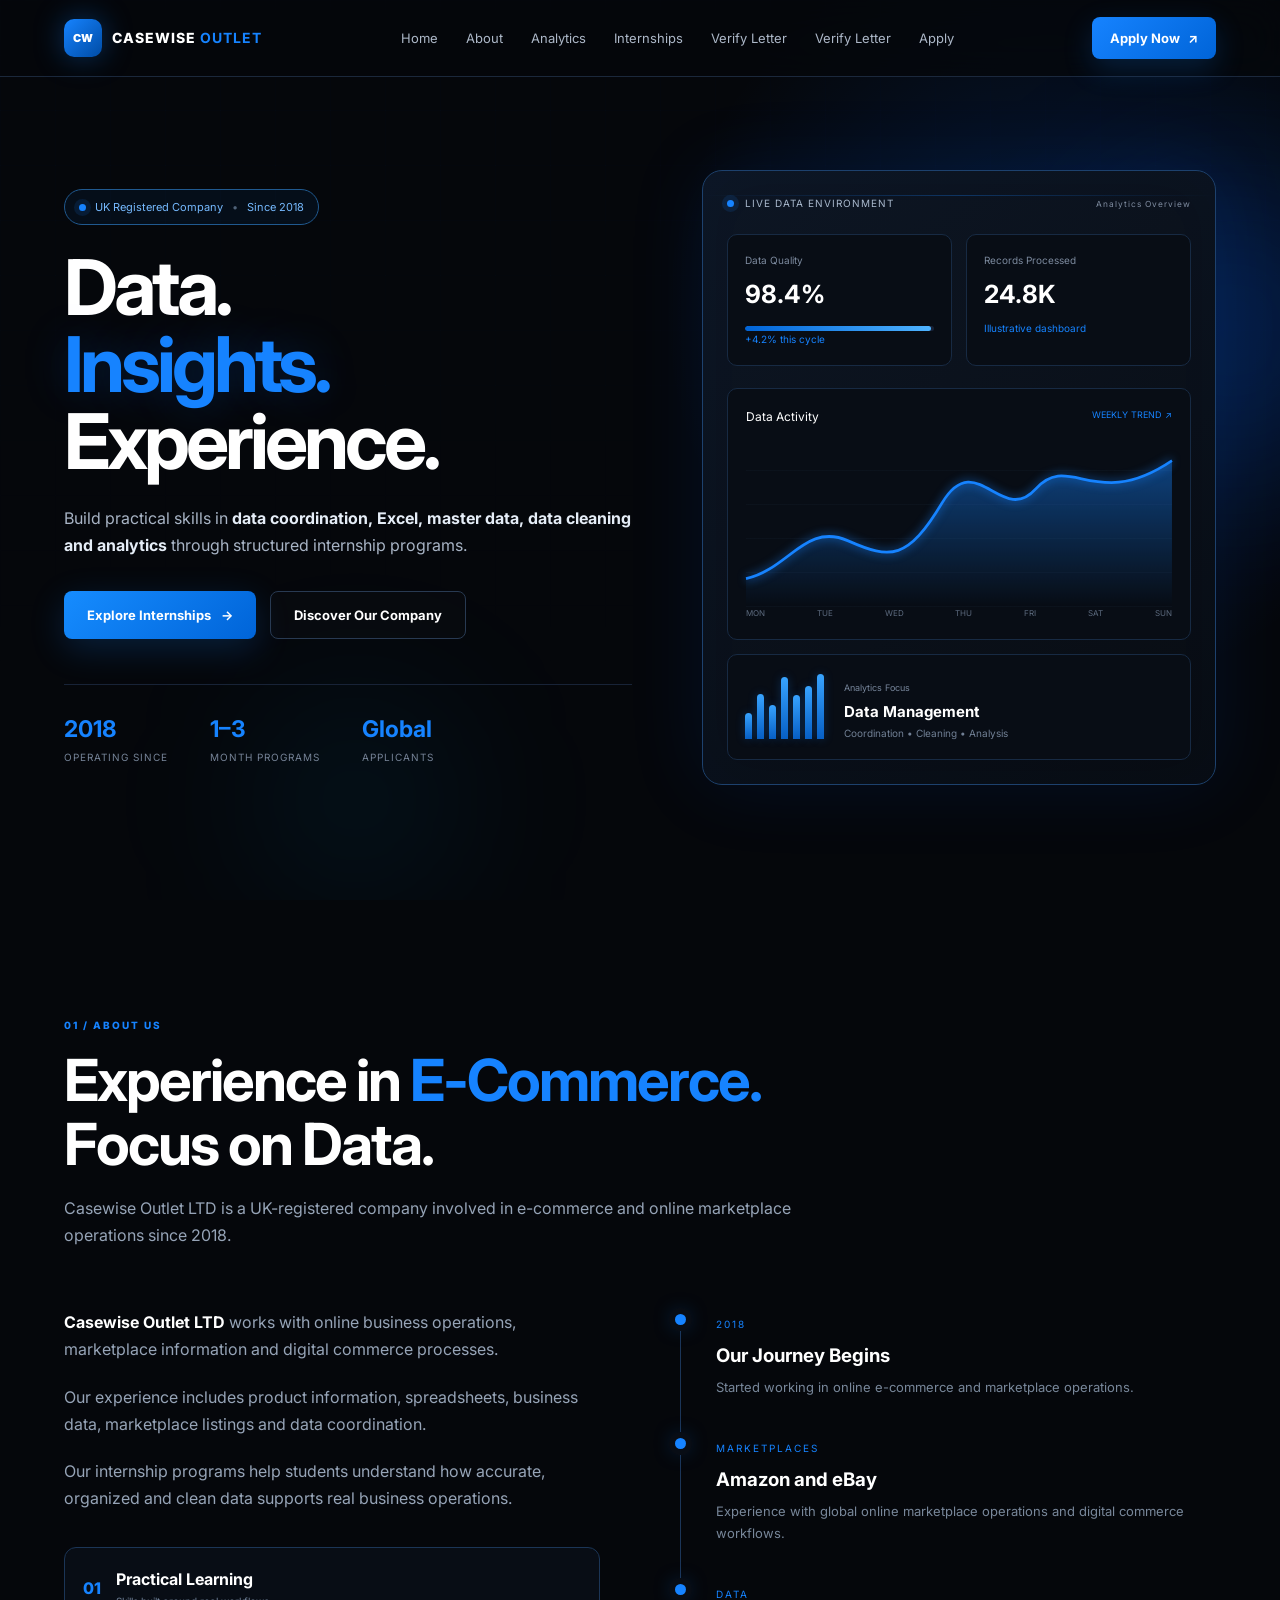
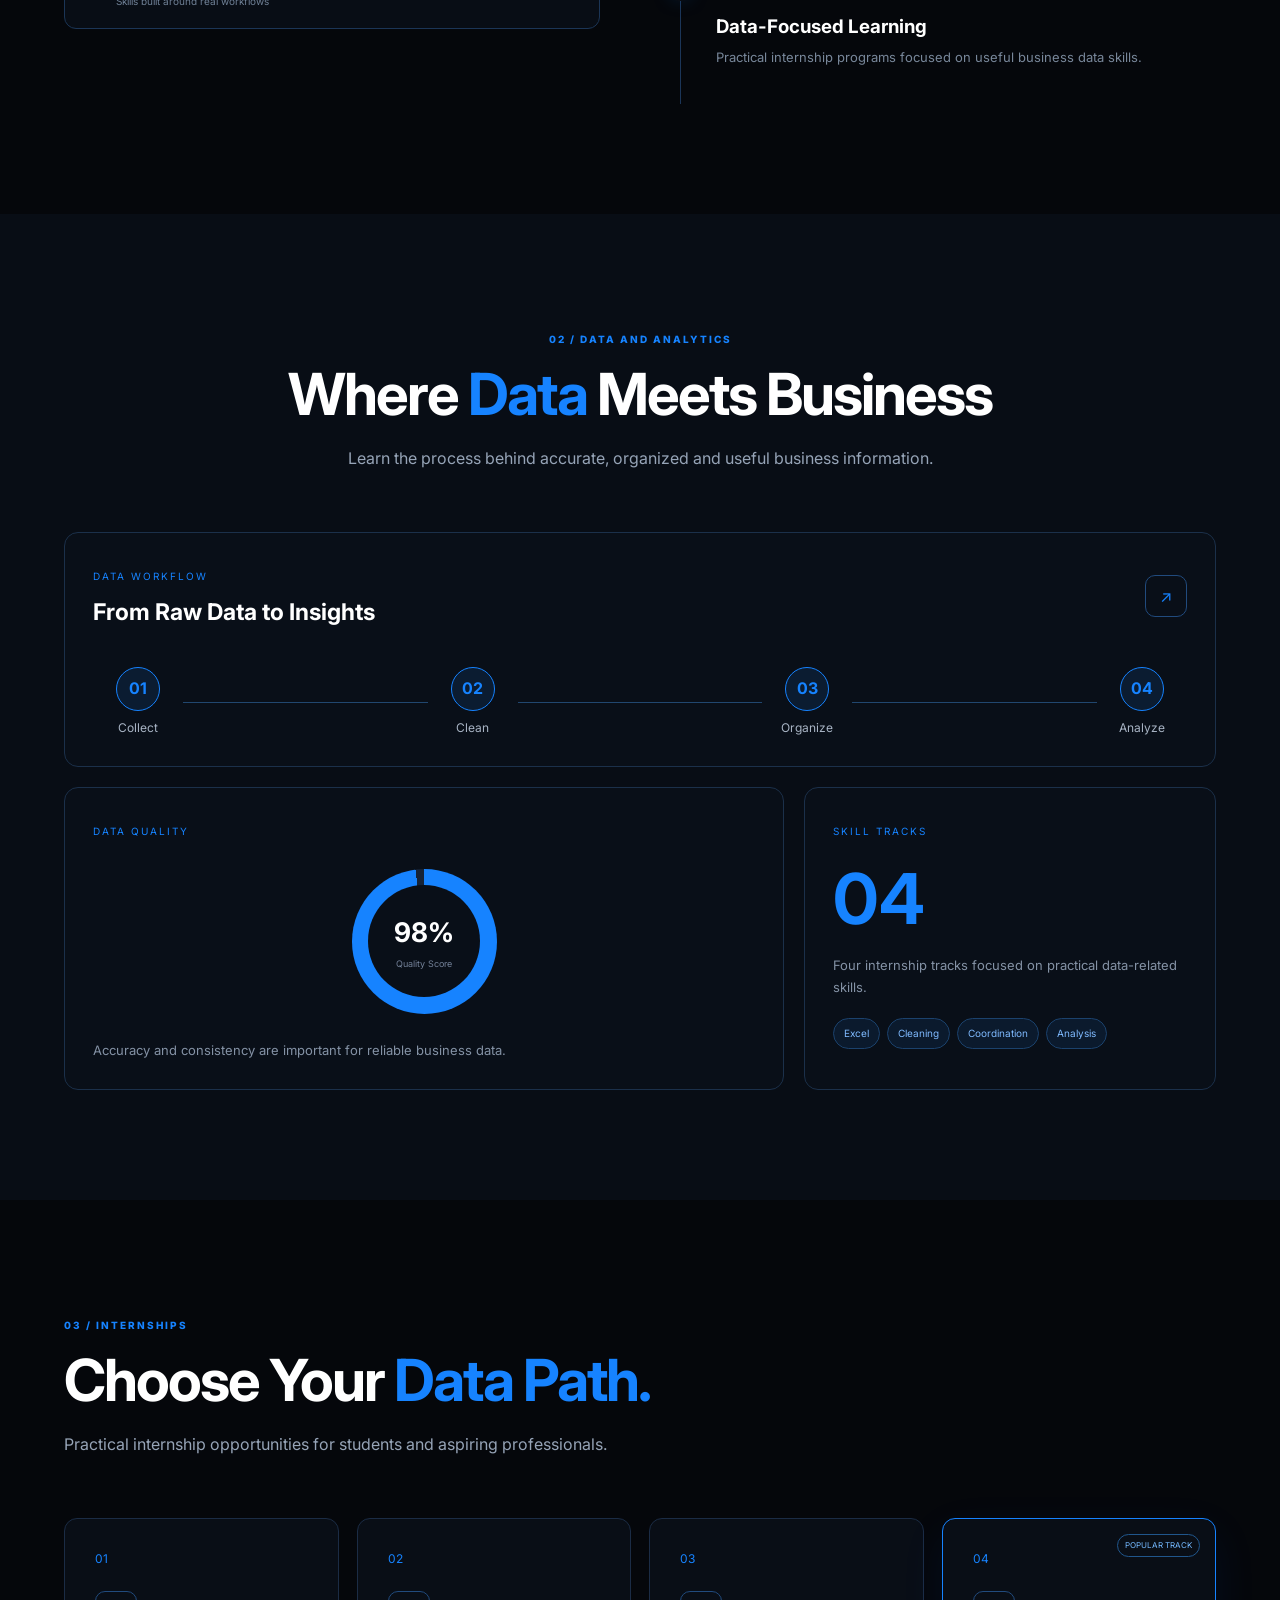
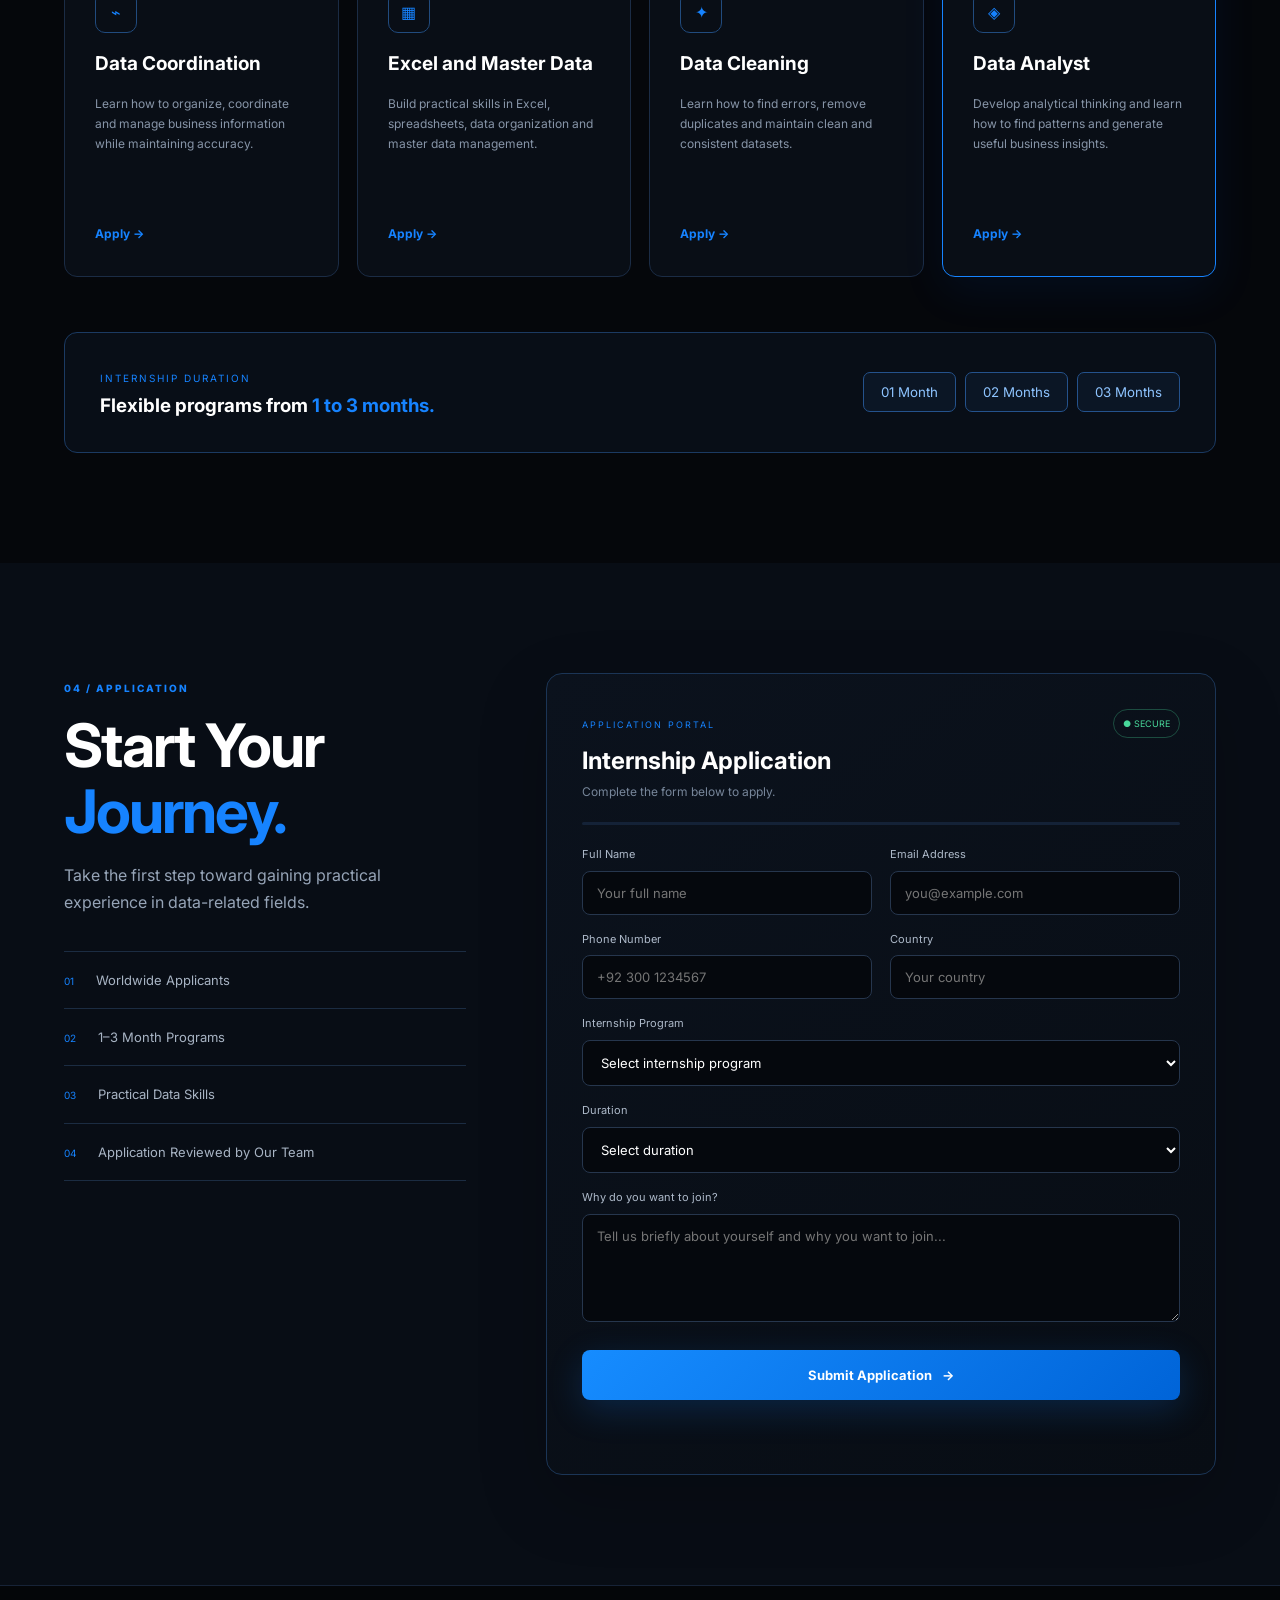
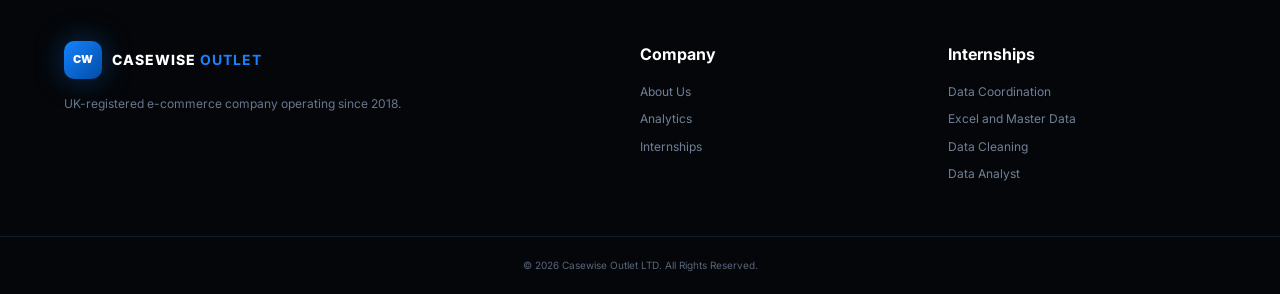
==== commit 3517488f: "Add files via upload" ====
--- a/index.html
+++ b/index.html
@@ -42,6 +42,8 @@
         <a href="#about">About</a>
         <a href="#analytics">Analytics</a>
         <a href="#internships">Internships</a>
+        <a href="verify.html">Verify Letter</a>
+        <a href="verify.html">Verify Letter</a>
         <a href="#apply">Apply</a>
       </nav>
 
